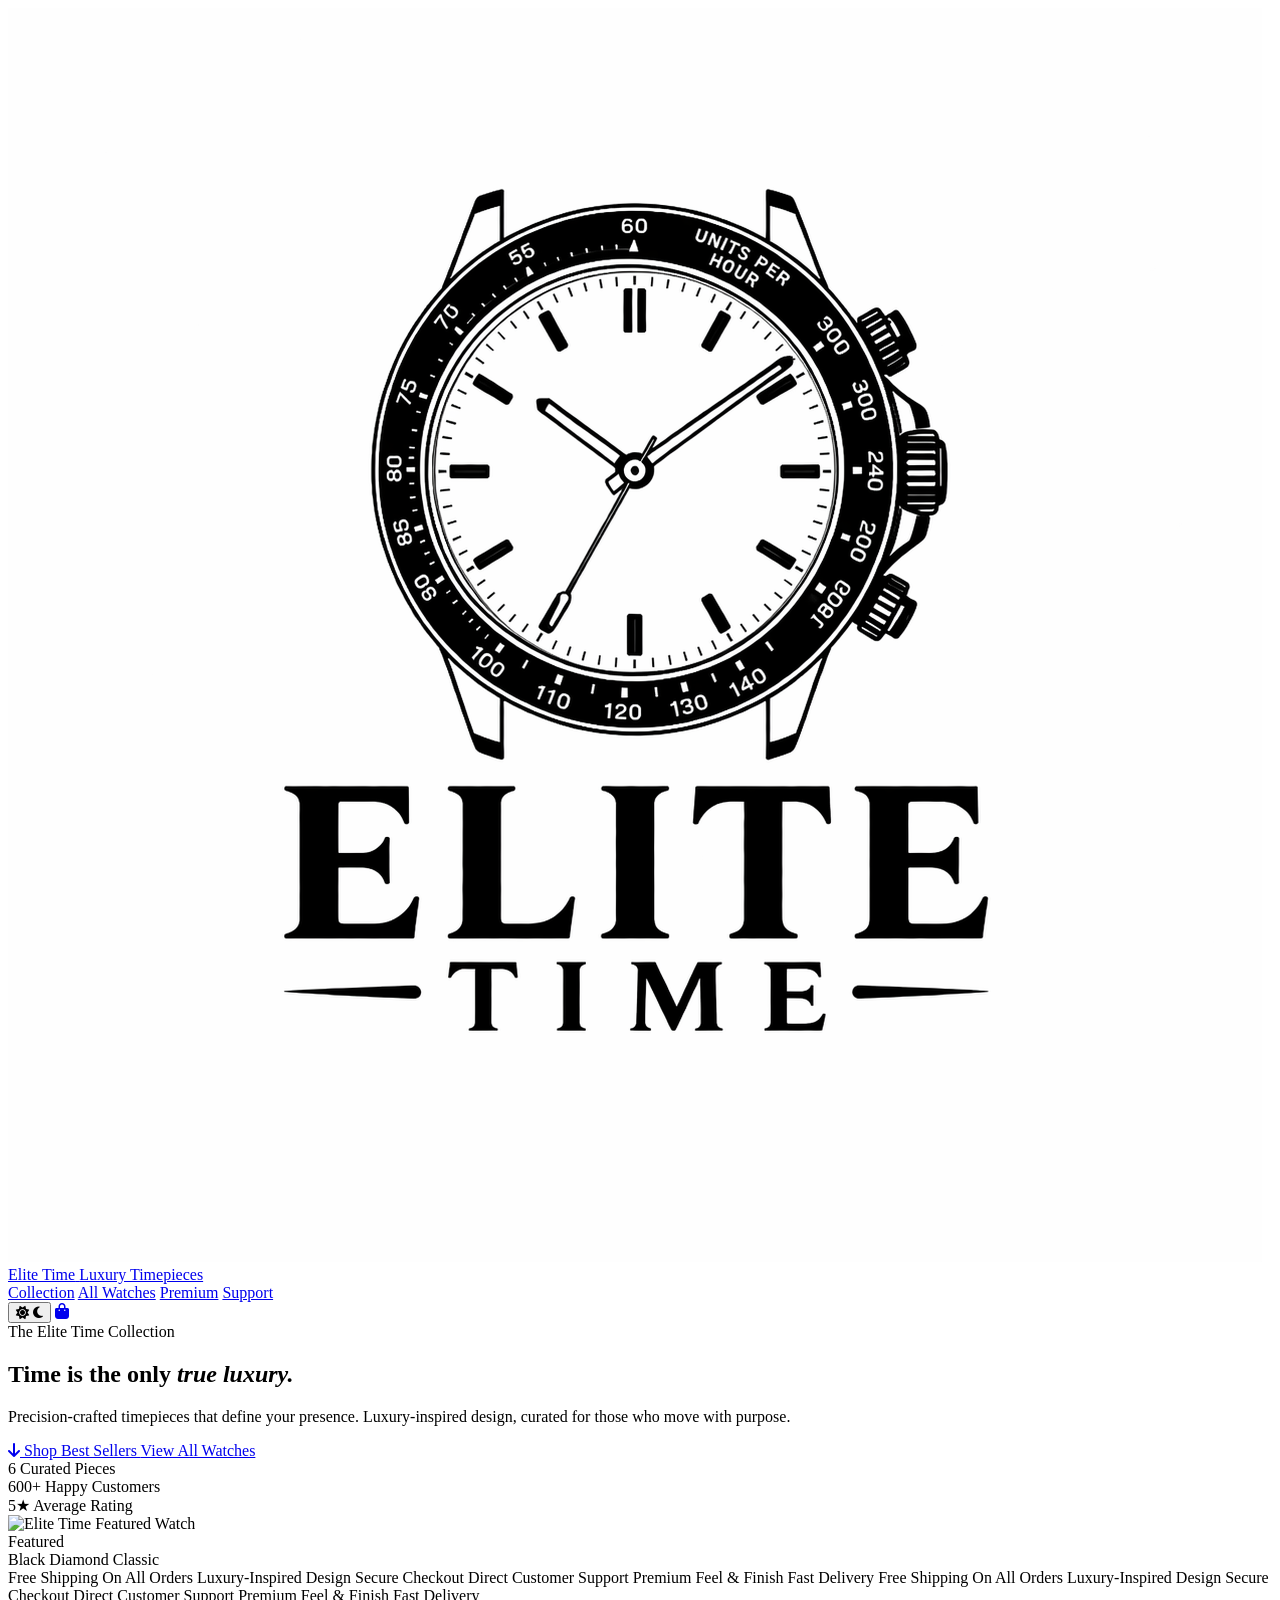
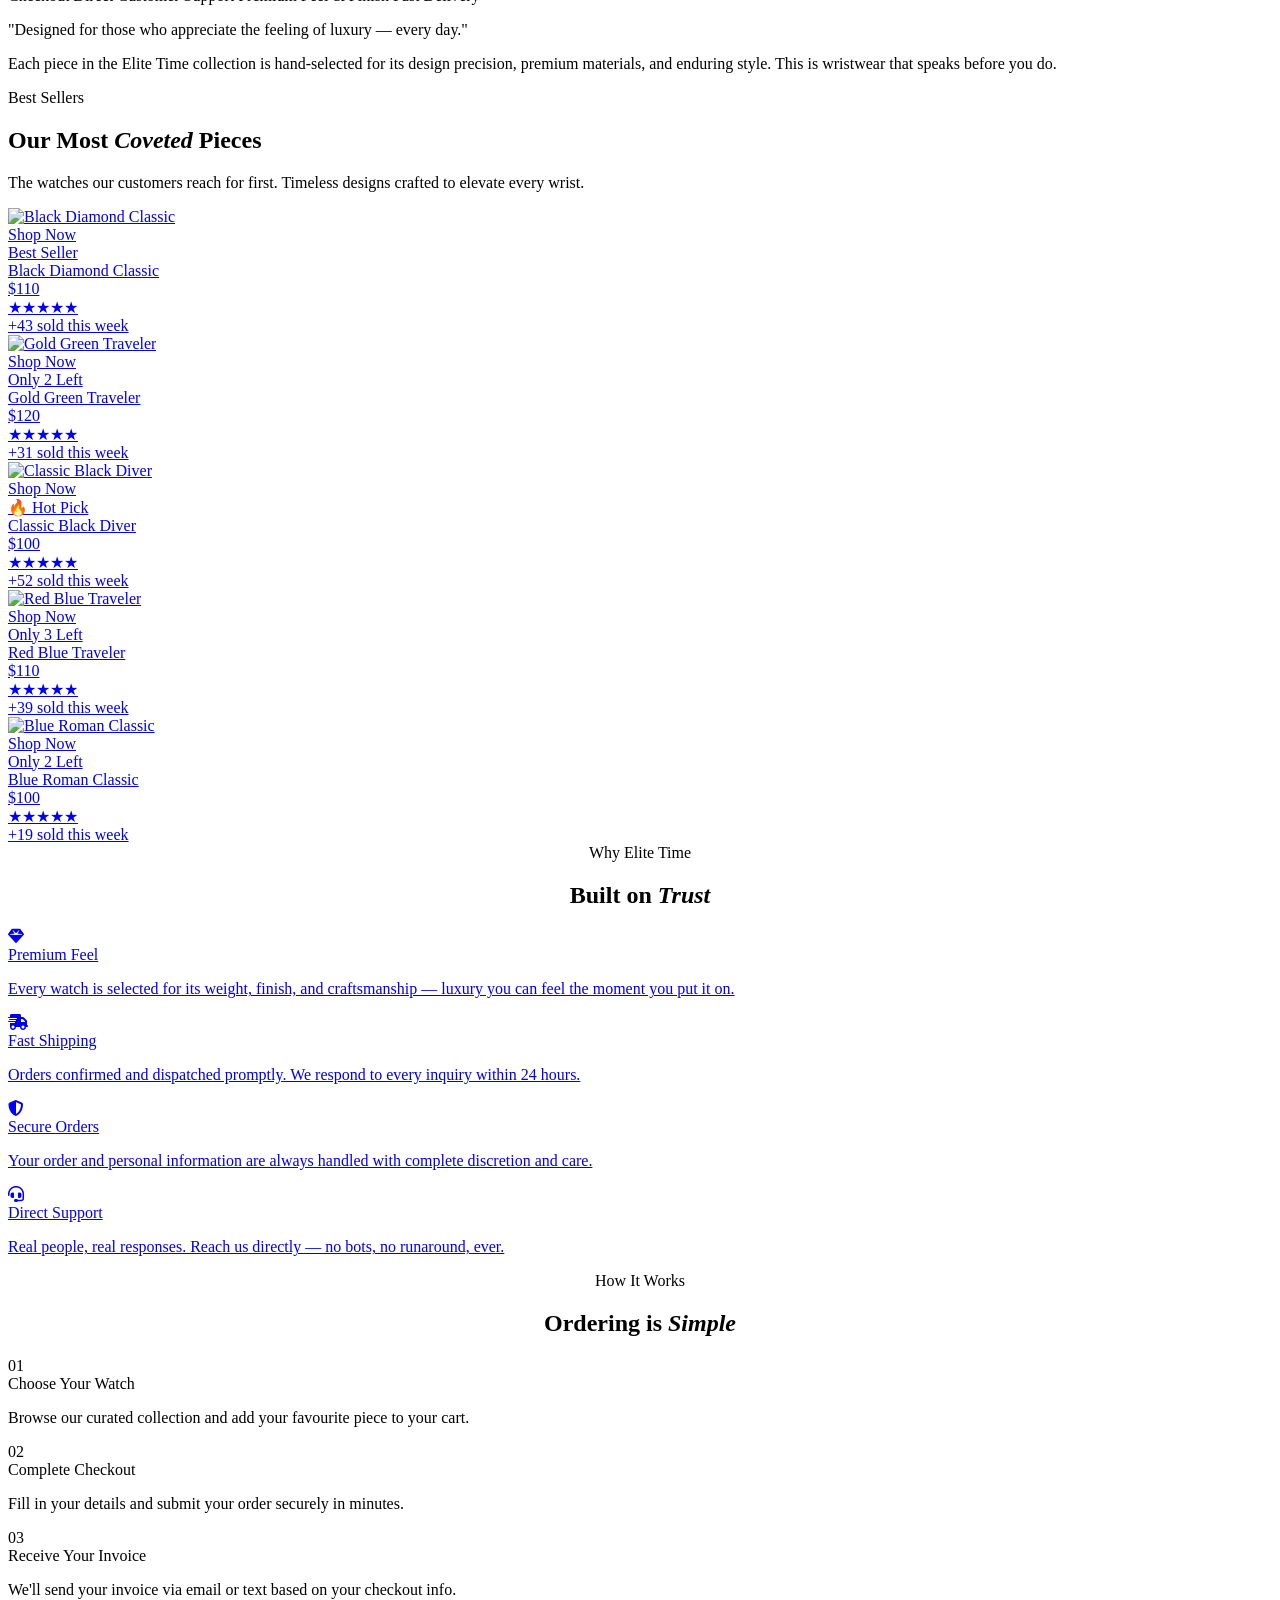
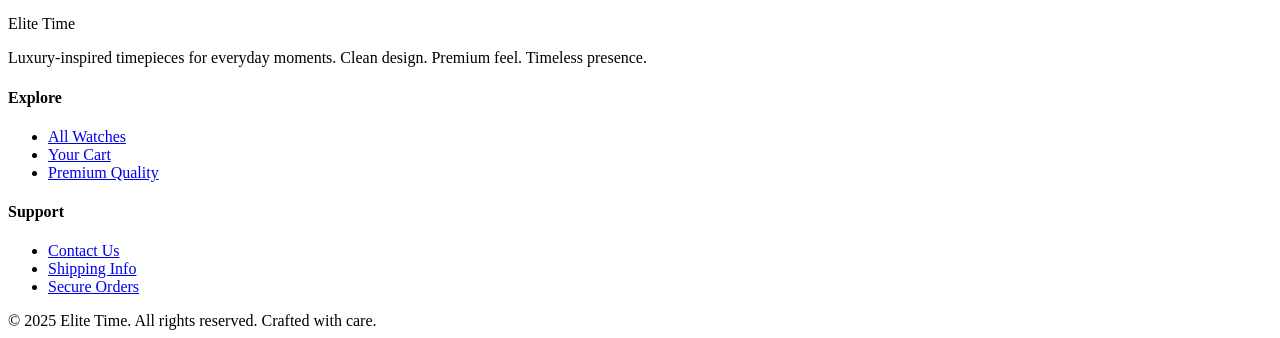
==== index.html @ d58ab868 "Add files via upload" ====
<!DOCTYPE html>
<html lang="en">
<head>
  <meta charset="UTF-8">
  <title>Elite Time — Luxury Timepieces</title>
  <meta name="viewport" content="width=device-width, initial-scale=1.0">
  <meta name="description" content="Elite Time — Precision-crafted luxury timepieces. Shop our curated collection of premium watches.">
  <link rel="stylesheet" href="style.css">
  <link rel="stylesheet" href="https://cdnjs.cloudflare.com/ajax/libs/font-awesome/6.5.0/css/all.min.css">
</head>
<body>

<!-- Custom Cursor -->
<div class="cursor-dot" id="cursorDot"></div>
<div class="cursor-ring" id="cursorRing"></div>

<!-- ===== NAVBAR ===== -->
<header class="navbar" id="navbar">
  <a href="index.html" class="logo">
    <img src="logo.jpeg" alt="Elite Time">
    <div class="logo-text">
      <span class="logo-name">Elite Time</span>
      <span class="logo-tagline">Luxury Timepieces</span>
    </div>
  </a>

  <nav class="nav-center">
    <a href="#shop" class="nav-link">Collection</a>
    <a href="products.html" class="nav-link">All Watches</a>
    <a href="premium.html" class="nav-link">Premium</a>
    <a href="support.html" class="nav-link">Support</a>
  </nav>

  <div class="nav-actions">
    <button class="nav-icon-btn theme-toggle" id="themeToggle" aria-label="Toggle theme">
      <i class="fa-solid fa-sun sun"></i>
      <i class="fa-solid fa-moon moon"></i>
    </button>
    <a href="cart.html" class="nav-icon-btn cart-btn" aria-label="Cart">
      <i class="fa-solid fa-bag-shopping"></i>
      <span class="cart-count"></span>
    </a>
  </div>
</header>

<!-- ===== HERO ===== -->
<section class="hero">
  <div class="hero-left">
    <div class="hero-eyebrow reveal">The Elite Time Collection</div>
    <h1 class="hero-heading reveal reveal-delay-1">
      Time is the only
      <em>true luxury.</em>
    </h1>
    <p class="hero-sub reveal reveal-delay-2">Precision-crafted timepieces that define your presence. Luxury-inspired design, curated for those who move with purpose.</p>
    <div class="hero-ctas reveal reveal-delay-3">
      <a href="#shop" class="btn-primary">
        <i class="fa-solid fa-arrow-down"></i>
        Shop Best Sellers
      </a>
      <a href="products.html" class="btn-ghost">View All Watches</a>
    </div>
    <div class="hero-stats reveal reveal-delay-4">
      <div class="hero-stat">
        <span class="hero-stat-num">6</span>
        <span class="hero-stat-label">Curated Pieces</span>
      </div>
      <div class="hero-stat">
        <span class="hero-stat-num">600+</span>
        <span class="hero-stat-label">Happy Customers</span>
      </div>
      <div class="hero-stat">
        <span class="hero-stat-num">5★</span>
        <span class="hero-stat-label">Average Rating</span>
      </div>
    </div>
  </div>

  <div class="hero-right">
    <div class="hero-img-frame">
      <img src="watch1.jpeg" alt="Elite Time Featured Watch">
    </div>
    <div class="hero-badge">
      <div class="hero-badge-label">Featured</div>
      <div class="hero-badge-value">Black Diamond Classic</div>
    </div>
  </div>
</section>

<!-- ===== TICKER ===== -->
<div class="ticker-bar">
  <div class="ticker-track">
    <span class="ticker-item"><span class="ticker-dot"></span>Free Shipping On All Orders</span>
    <span class="ticker-item"><span class="ticker-dot"></span>Luxury-Inspired Design</span>
    <span class="ticker-item"><span class="ticker-dot"></span>Secure Checkout</span>
    <span class="ticker-item"><span class="ticker-dot"></span>Direct Customer Support</span>
    <span class="ticker-item"><span class="ticker-dot"></span>Premium Feel &amp; Finish</span>
    <span class="ticker-item"><span class="ticker-dot"></span>Fast Delivery</span>
    <span class="ticker-item"><span class="ticker-dot"></span>Free Shipping On All Orders</span>
    <span class="ticker-item"><span class="ticker-dot"></span>Luxury-Inspired Design</span>
    <span class="ticker-item"><span class="ticker-dot"></span>Secure Checkout</span>
    <span class="ticker-item"><span class="ticker-dot"></span>Direct Customer Support</span>
    <span class="ticker-item"><span class="ticker-dot"></span>Premium Feel &amp; Finish</span>
    <span class="ticker-item"><span class="ticker-dot"></span>Fast Delivery</span>
  </div>
</div>

<!-- ===== BRAND STATEMENT ===== -->
<section class="brand-section">
  <p class="brand-quote reveal">"Designed for those who appreciate the feeling of luxury — every day."</p>
  <div class="gold-rule reveal reveal-delay-1">
    <div class="gold-rule-diamond"></div>
  </div>
  <p class="brand-sub reveal reveal-delay-2">Each piece in the Elite Time collection is hand-selected for its design precision, premium materials, and enduring style. This is wristwear that speaks before you do.</p>
</section>

<!-- ===== BEST SELLERS ===== -->
<section id="shop" class="section">
  <div class="section-header">
    <div class="section-eyebrow reveal">Best Sellers</div>
    <h2 class="section-title reveal reveal-delay-1">Our Most <em>Coveted</em> Pieces</h2>
    <p class="section-sub reveal reveal-delay-2">The watches our customers reach for first. Timeless designs crafted to elevate every wrist.</p>
  </div>

  <div class="products-grid">

    <a href="product.html?id=watch2" class="watch-card reveal reveal-delay-1">
      <div class="watch-card-img-wrap">
        <img src="watch2.jpeg" alt="Black Diamond Classic" class="watch-card-img">
        <div class="watch-card-overlay">
          <span class="watch-card-cta">Shop Now</span>
        </div>
      </div>
      <div class="watch-card-body">
        <div class="watch-card-badge badge-best">Best Seller</div>
        <div class="watch-card-name">Black Diamond Classic</div>
        <div class="watch-card-price">$110</div>
        <div class="watch-card-meta">
          <div class="watch-card-stars">★★★★★</div>
          <div class="watch-card-sold">+43 sold this week</div>
        </div>
      </div>
    </a>

    <a href="product.html?id=watch3" class="watch-card reveal reveal-delay-2">
      <div class="watch-card-img-wrap">
        <img src="watch3.jpeg" alt="Gold Green Traveler" class="watch-card-img">
        <div class="watch-card-overlay">
          <span class="watch-card-cta">Shop Now</span>
        </div>
      </div>
      <div class="watch-card-body">
        <div class="watch-card-badge badge-low">Only 2 Left</div>
        <div class="watch-card-name">Gold Green Traveler</div>
        <div class="watch-card-price">$120</div>
        <div class="watch-card-meta">
          <div class="watch-card-stars">★★★★★</div>
          <div class="watch-card-sold">+31 sold this week</div>
        </div>
      </div>
    </a>

    <a href="product.html?id=watch4" class="watch-card hot-pick reveal reveal-delay-3">
      <div class="watch-card-img-wrap">
        <img src="watch4.jpeg" alt="Classic Black Diver" class="watch-card-img">
        <div class="watch-card-overlay">
          <span class="watch-card-cta">Shop Now</span>
        </div>
      </div>
      <div class="watch-card-body">
        <div class="watch-card-badge badge-hot">🔥 Hot Pick</div>
        <div class="watch-card-name">Classic Black Diver</div>
        <div class="watch-card-price">$100</div>
        <div class="watch-card-meta">
          <div class="watch-card-stars">★★★★★</div>
          <div class="watch-card-sold">+52 sold this week</div>
        </div>
      </div>
    </a>

    <a href="product.html?id=watch6" class="watch-card reveal reveal-delay-2">
      <div class="watch-card-img-wrap">
        <img src="watch6.jpeg" alt="Red Blue Traveler" class="watch-card-img">
        <div class="watch-card-overlay">
          <span class="watch-card-cta">Shop Now</span>
        </div>
      </div>
      <div class="watch-card-body">
        <div class="watch-card-badge badge-low">Only 3 Left</div>
        <div class="watch-card-name">Red Blue Traveler</div>
        <div class="watch-card-price">$110</div>
        <div class="watch-card-meta">
          <div class="watch-card-stars">★★★★★</div>
          <div class="watch-card-sold">+39 sold this week</div>
        </div>
      </div>
    </a>

    <a href="product.html?id=watch7" class="watch-card reveal reveal-delay-3">
      <div class="watch-card-img-wrap">
        <img src="watch7.jpeg" alt="Blue Roman Classic" class="watch-card-img">
        <div class="watch-card-overlay">
          <span class="watch-card-cta">Shop Now</span>
        </div>
      </div>
      <div class="watch-card-body">
        <div class="watch-card-badge badge-low">Only 2 Left</div>
        <div class="watch-card-name">Blue Roman Classic</div>
        <div class="watch-card-price">$100</div>
        <div class="watch-card-meta">
          <div class="watch-card-stars">★★★★★</div>
          <div class="watch-card-sold">+19 sold this week</div>
        </div>
      </div>
    </a>

  </div>
</section>

<!-- ===== TRUST ===== -->
<section class="trust-section">
  <div class="section-header" style="text-align:center;">
    <div class="section-eyebrow reveal" style="justify-content:center;">Why Elite Time</div>
    <h2 class="section-title reveal reveal-delay-1">Built on <em>Trust</em></h2>
  </div>
  <div class="trust-grid">
    <a href="premium.html" class="trust-card reveal reveal-delay-1">
      <div class="trust-icon"><i class="fa-solid fa-gem"></i></div>
      <div class="trust-title">Premium Feel</div>
      <p class="trust-desc">Every watch is selected for its weight, finish, and craftsmanship — luxury you can feel the moment you put it on.</p>
    </a>
    <a href="shipping.html" class="trust-card reveal reveal-delay-2">
      <div class="trust-icon"><i class="fa-solid fa-truck-fast"></i></div>
      <div class="trust-title">Fast Shipping</div>
      <p class="trust-desc">Orders confirmed and dispatched promptly. We respond to every inquiry within 24 hours.</p>
    </a>
    <a href="secure.html" class="trust-card reveal reveal-delay-3">
      <div class="trust-icon"><i class="fa-solid fa-shield-halved"></i></div>
      <div class="trust-title">Secure Orders</div>
      <p class="trust-desc">Your order and personal information are always handled with complete discretion and care.</p>
    </a>
    <a href="support.html" class="trust-card reveal reveal-delay-4">
      <div class="trust-icon"><i class="fa-solid fa-headset"></i></div>
      <div class="trust-title">Direct Support</div>
      <p class="trust-desc">Real people, real responses. Reach us directly — no bots, no runaround, ever.</p>
    </a>
  </div>
</section>

<!-- ===== HOW IT WORKS ===== -->
<section class="steps-section">
  <div class="section-header" style="text-align:center;">
    <div class="section-eyebrow reveal" style="justify-content:center;">How It Works</div>
    <h2 class="section-title reveal reveal-delay-1">Ordering is <em>Simple</em></h2>
  </div>
  <div class="steps-grid">
    <div class="step-item reveal reveal-delay-1">
      <span class="step-number">01</span>
      <div class="step-title">Choose Your Watch</div>
      <p class="step-desc">Browse our curated collection and add your favourite piece to your cart.</p>
    </div>
    <div class="step-item reveal reveal-delay-2">
      <span class="step-number">02</span>
      <div class="step-title">Complete Checkout</div>
      <p class="step-desc">Fill in your details and submit your order securely in minutes.</p>
    </div>
    <div class="step-item reveal reveal-delay-3">
      <span class="step-number">03</span>
      <div class="step-title">Receive Your Invoice</div>
      <p class="step-desc">We'll send your invoice via email or text based on your checkout info.</p>
    </div>
  </div>
</section>

<!-- ===== FOOTER ===== -->
<footer>
  <div class="footer-top">
    <div class="footer-brand">
      <span class="logo-name">Elite Time</span>
      <p>Luxury-inspired timepieces for everyday moments. Clean design. Premium feel. Timeless presence.</p>
    </div>
    <div class="footer-col">
      <h4>Explore</h4>
      <ul class="footer-links">
        <li><a href="products.html">All Watches</a></li>
        <li><a href="cart.html">Your Cart</a></li>
        <li><a href="premium.html">Premium Quality</a></li>
      </ul>
    </div>
    <div class="footer-col">
      <h4>Support</h4>
      <ul class="footer-links">
        <li><a href="support.html">Contact Us</a></li>
        <li><a href="shipping.html">Shipping Info</a></li>
        <li><a href="secure.html">Secure Orders</a></li>
      </ul>
    </div>
  </div>
  <div class="footer-bottom">
    <span class="footer-copy">© 2025 Elite Time. All rights reserved.</span>
    <span class="footer-copy" style="color:var(--text-dim);">Crafted with care.</span>
  </div>
</footer>

<script src="script.js"></script>
</body>
</html>
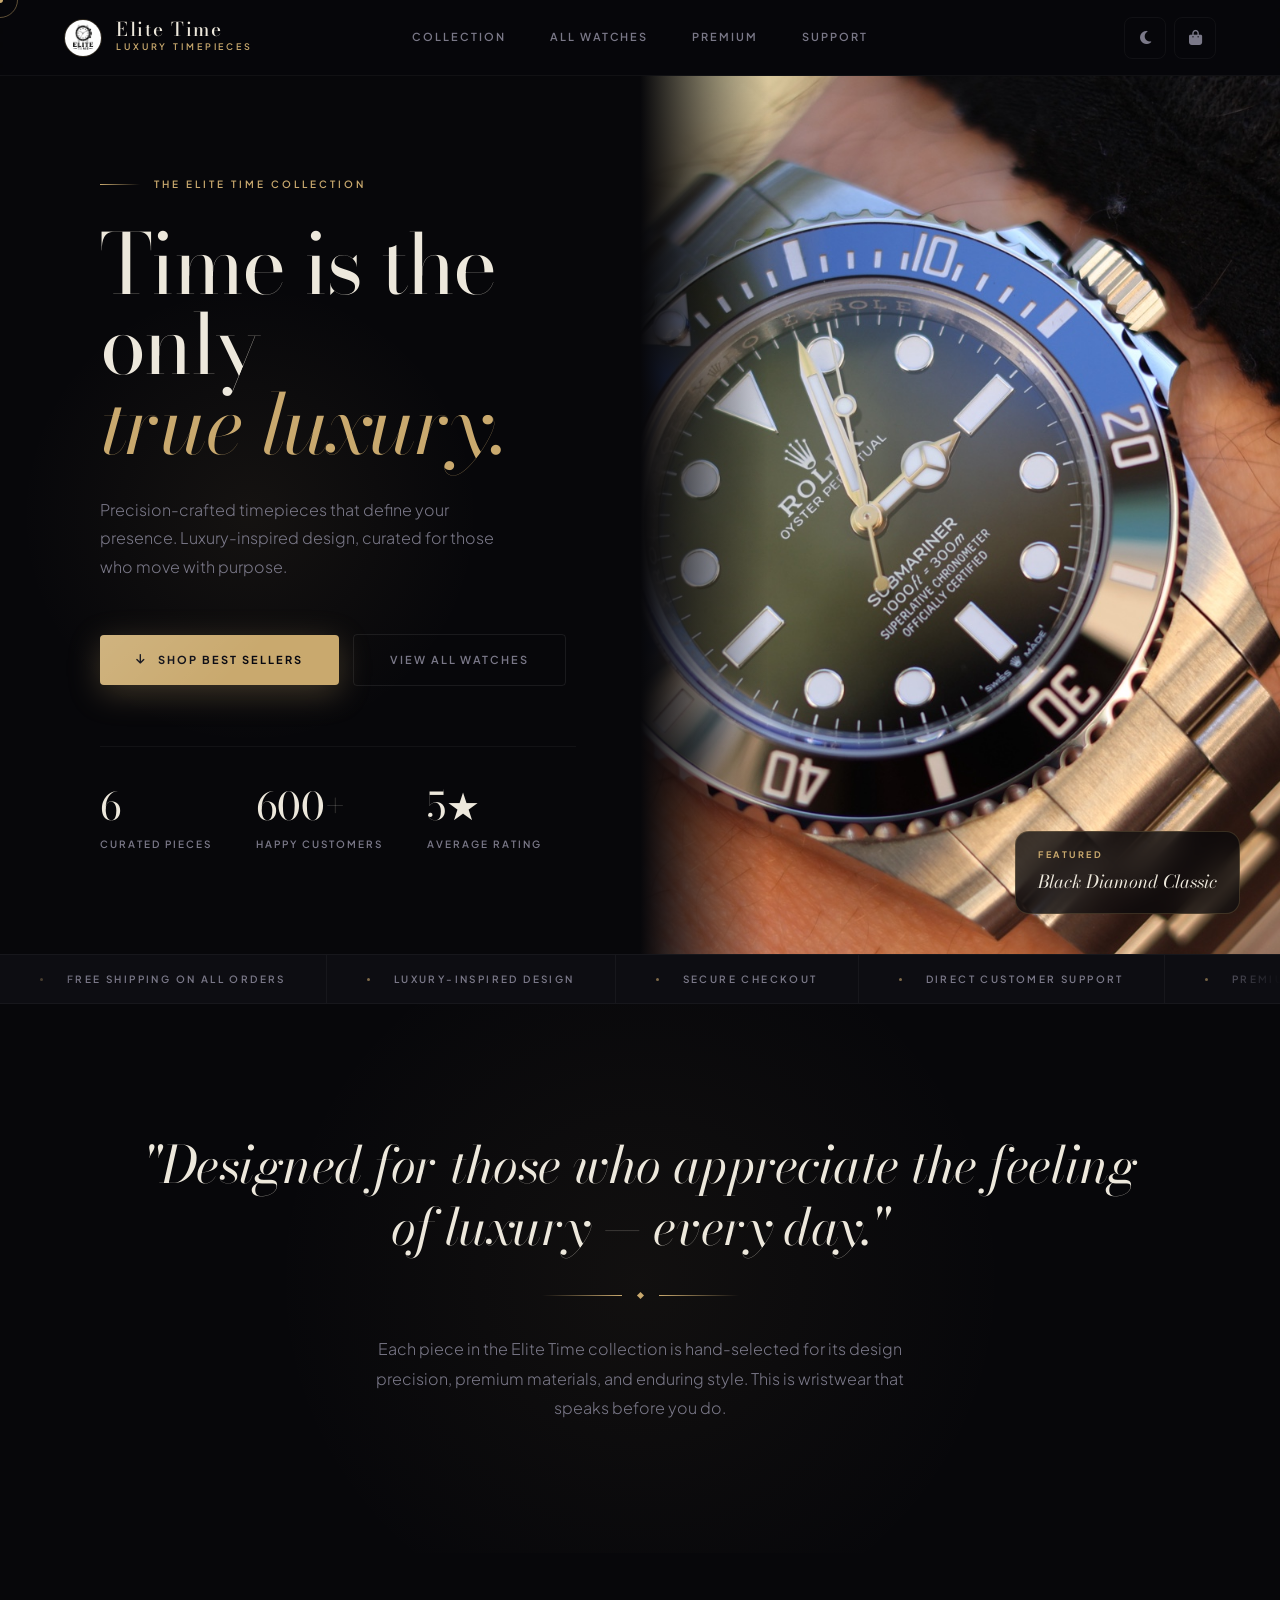
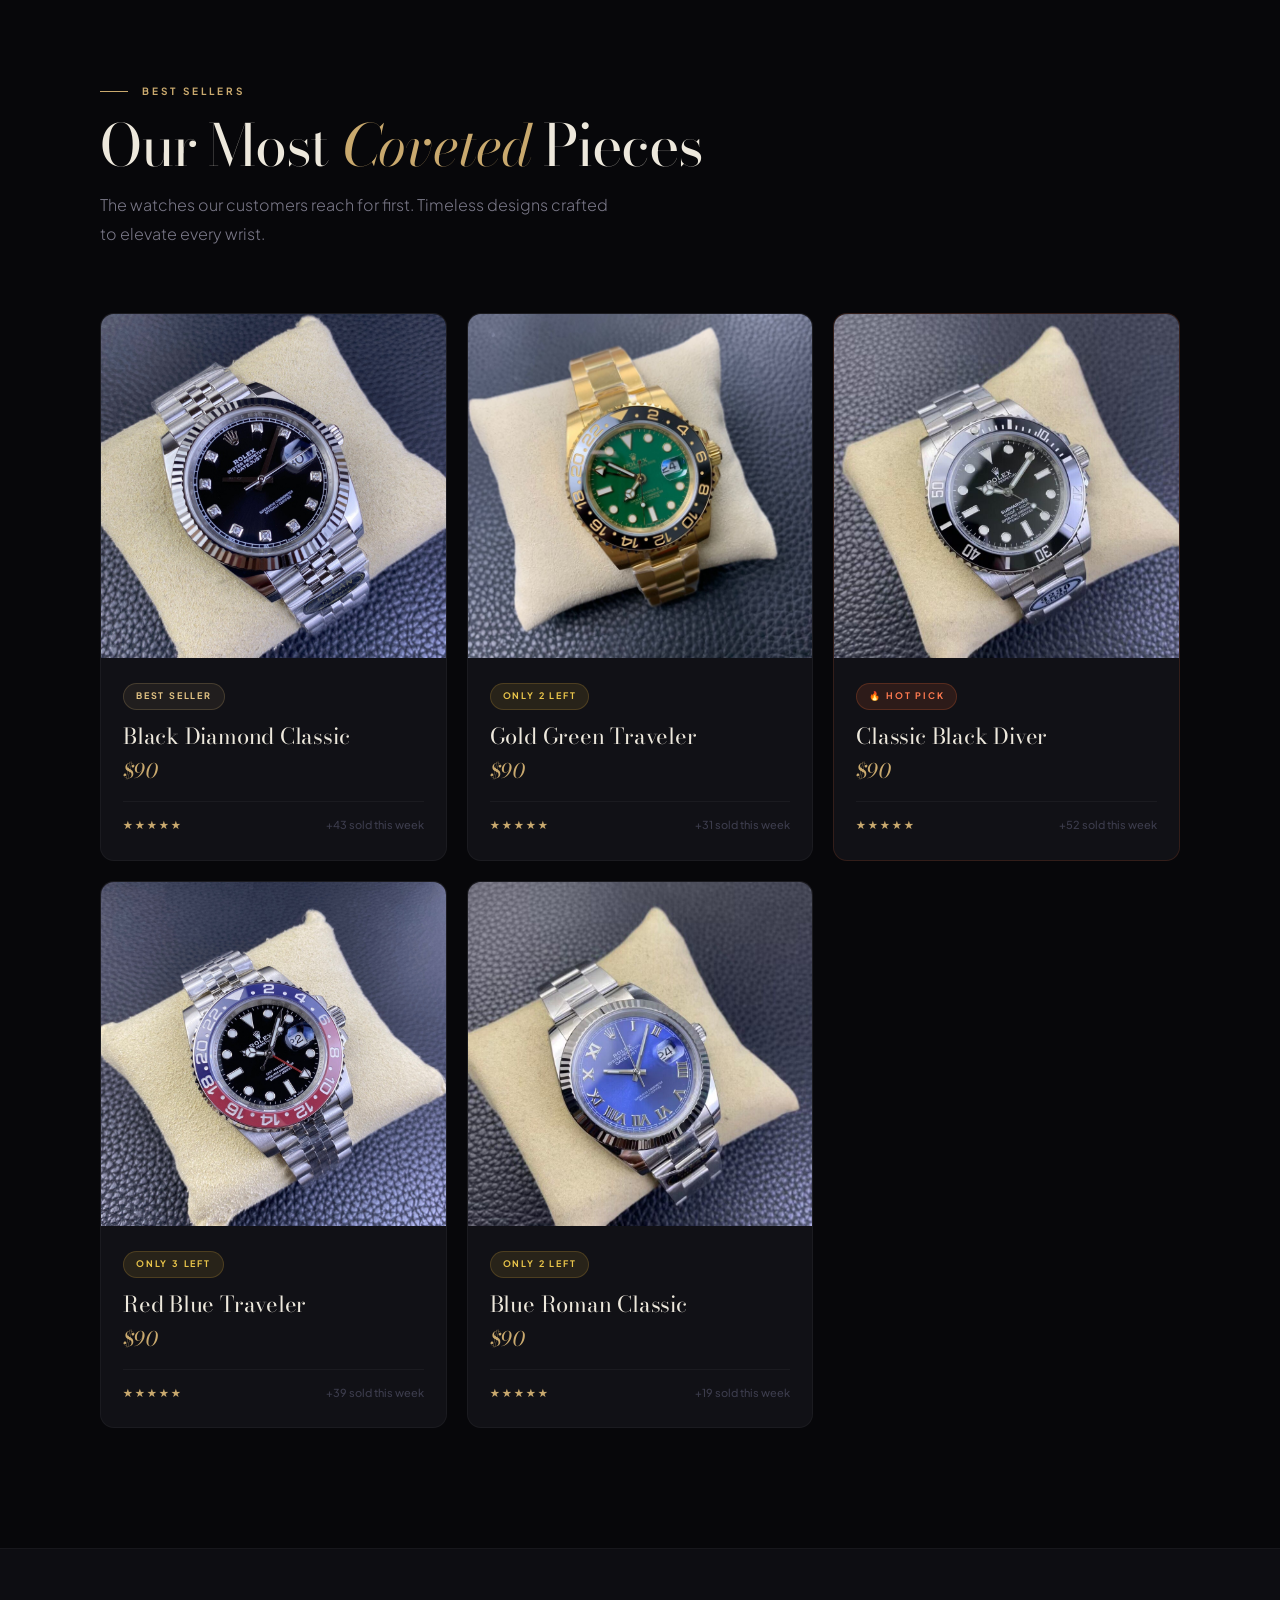
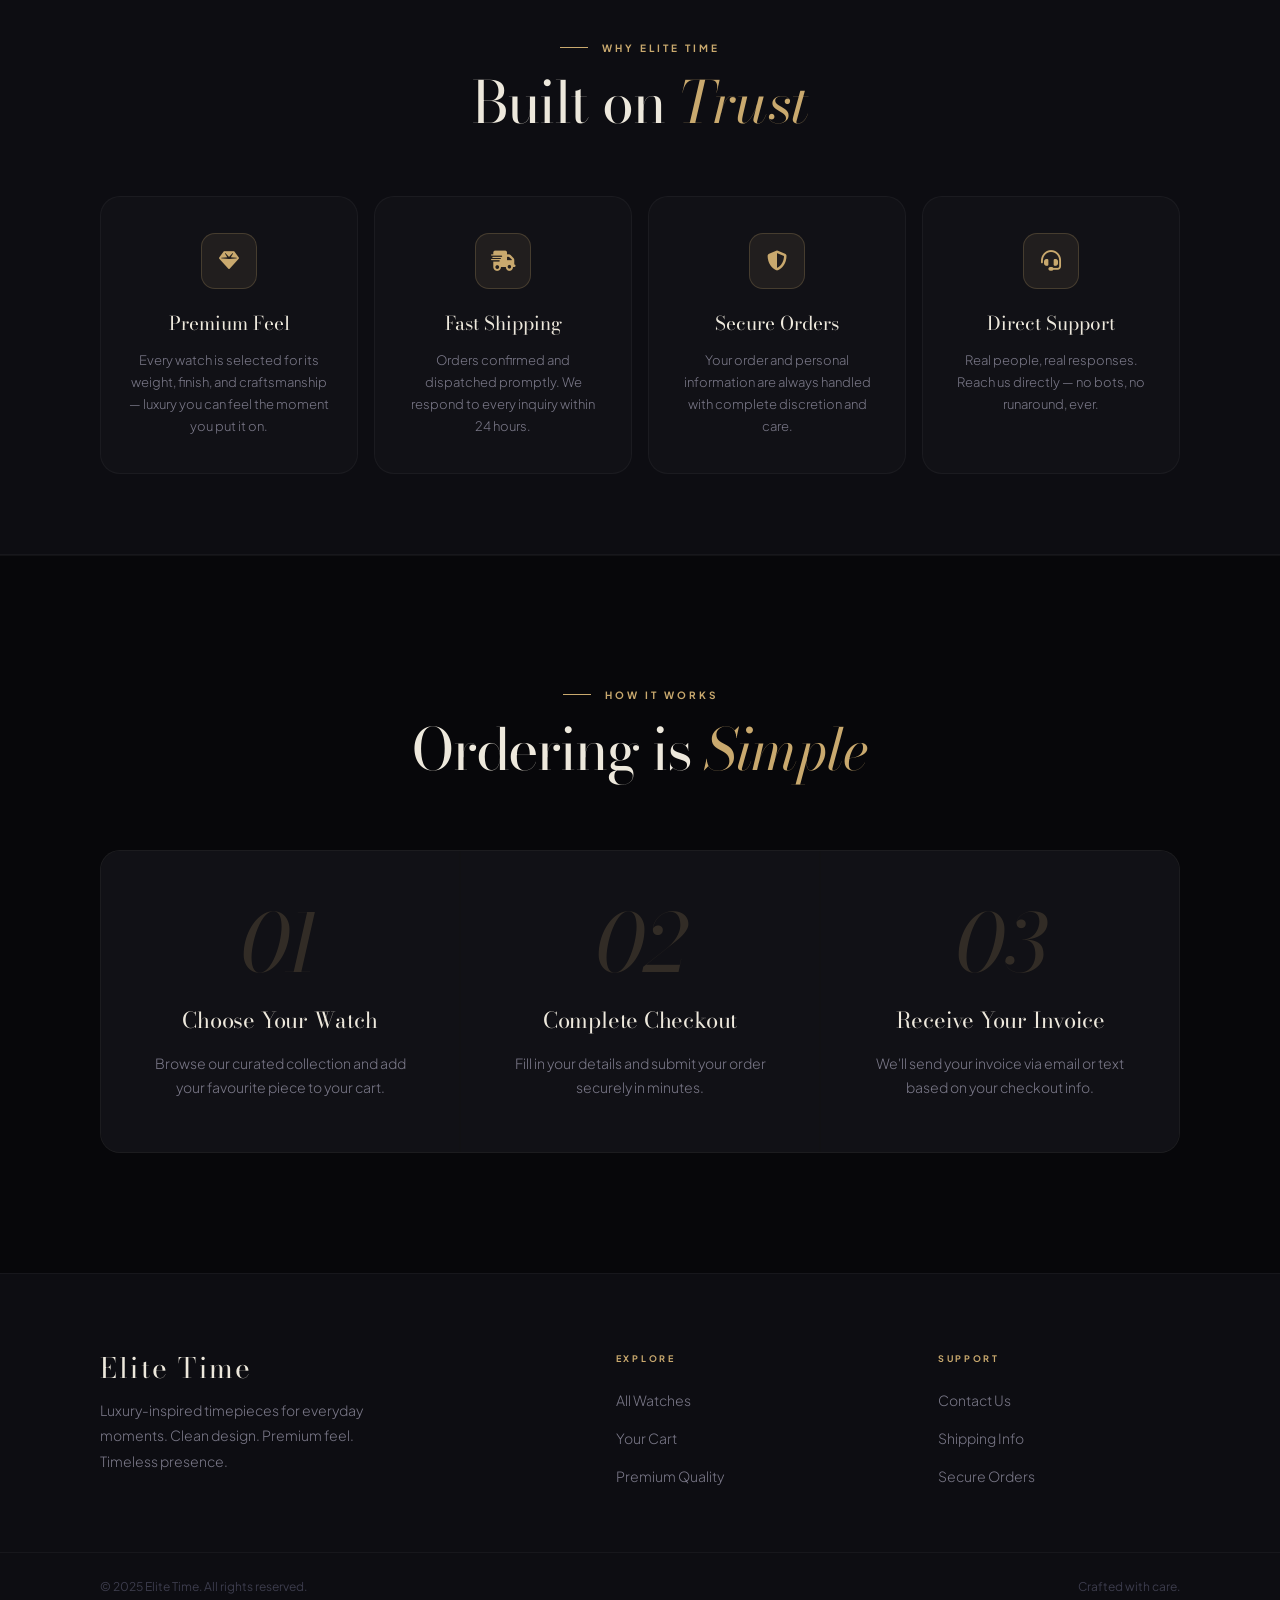
==== commit 2f7b5d58: "index.html" ====
--- a/index.html
+++ b/index.html
@@ -133,7 +133,7 @@
       <div class="watch-card-body">
         <div class="watch-card-badge badge-best">Best Seller</div>
         <div class="watch-card-name">Black Diamond Classic</div>
-        <div class="watch-card-price">$110</div>
+        <div class="watch-card-price">$90</div>
         <div class="watch-card-meta">
           <div class="watch-card-stars">★★★★★</div>
           <div class="watch-card-sold">+43 sold this week</div>
@@ -151,7 +151,7 @@
       <div class="watch-card-body">
         <div class="watch-card-badge badge-low">Only 2 Left</div>
         <div class="watch-card-name">Gold Green Traveler</div>
-        <div class="watch-card-price">$120</div>
+        <div class="watch-card-price">$90</div>
         <div class="watch-card-meta">
           <div class="watch-card-stars">★★★★★</div>
           <div class="watch-card-sold">+31 sold this week</div>
@@ -169,7 +169,7 @@
       <div class="watch-card-body">
         <div class="watch-card-badge badge-hot">🔥 Hot Pick</div>
         <div class="watch-card-name">Classic Black Diver</div>
-        <div class="watch-card-price">$100</div>
+        <div class="watch-card-price">$90</div>
         <div class="watch-card-meta">
           <div class="watch-card-stars">★★★★★</div>
           <div class="watch-card-sold">+52 sold this week</div>
@@ -187,7 +187,7 @@
       <div class="watch-card-body">
         <div class="watch-card-badge badge-low">Only 3 Left</div>
         <div class="watch-card-name">Red Blue Traveler</div>
-        <div class="watch-card-price">$110</div>
+        <div class="watch-card-price">$90</div>
         <div class="watch-card-meta">
           <div class="watch-card-stars">★★★★★</div>
           <div class="watch-card-sold">+39 sold this week</div>
@@ -205,7 +205,7 @@
       <div class="watch-card-body">
         <div class="watch-card-badge badge-low">Only 2 Left</div>
         <div class="watch-card-name">Blue Roman Classic</div>
-        <div class="watch-card-price">$100</div>
+        <div class="watch-card-price">$90</div>
         <div class="watch-card-meta">
           <div class="watch-card-stars">★★★★★</div>
           <div class="watch-card-sold">+19 sold this week</div>
@@ -303,4 +303,4 @@
 
 <script src="script.js"></script>
 </body>
-</html>+</html>
--- a/style.css
+++ b/style.css
@@ -0,0 +1,944 @@
+/* =============================================
+   ELITE TIME — PROFESSIONAL REDESIGN
+   Bodoni Moda × Plus Jakarta Sans
+   Ultra-Luxury Editorial Aesthetic
+   ============================================= */
+
+@import url('https://fonts.googleapis.com/css2?family=Bodoni+Moda:ital,opsz,wght@0,6..96,300;0,6..96,400;0,6..96,500;0,6..96,600;1,6..96,300;1,6..96,400;1,6..96,500&family=Plus+Jakarta+Sans:wght@300;400;500;600;700&display=swap');
+
+/* ============================================
+   DESIGN TOKENS
+   ============================================ */
+:root {
+  --bg:          #07070A;
+  --bg-2:        #0D0D12;
+  --bg-card:     #111116;
+  --bg-elevated: #181820;
+  --border:      rgba(255,255,255,0.045);
+  --border-mid:  rgba(255,255,255,0.08);
+  --border-gold: rgba(201,169,110,0.22);
+  --gold:        #C9A96E;
+  --gold-bright: #E2C384;
+  --gold-dim:    rgba(201,169,110,0.09);
+  --gold-glow:   rgba(201,169,110,0.15);
+  --text:        #EDE8DC;
+  --text-muted:  #7A7888;
+  --text-dim:    #3C3C4C;
+  --text-xdim:   #252530;
+  --font-display: 'Bodoni Moda', 'Times New Roman', Georgia, serif;
+  --font-body:    'Plus Jakarta Sans', system-ui, -apple-system, sans-serif;
+  --r-xs:  4px;
+  --r-sm:  8px;
+  --r-md:  14px;
+  --r-lg:  20px;
+  --r-xl:  28px;
+  --r-full: 999px;
+  --shadow-sm:   0 4px 16px rgba(0,0,0,0.3);
+  --shadow-md:   0 12px 40px rgba(0,0,0,0.5);
+  --shadow-lg:   0 24px 80px rgba(0,0,0,0.7);
+  --shadow-gold: 0 20px 60px rgba(201,169,110,0.12);
+  --ease:        cubic-bezier(0.4, 0, 0.2, 1);
+  --ease-out:    cubic-bezier(0, 0, 0.2, 1);
+  --ease-spring: cubic-bezier(0.34, 1.56, 0.64, 1);
+  --dur-fast:    0.18s;
+  --dur-mid:     0.32s;
+  --dur-slow:    0.55s;
+}
+
+body.light-mode {
+  --bg:          #F5F2EC;
+  --bg-2:        #EDE9E0;
+  --bg-card:     #FFFFFF;
+  --bg-elevated: #F9F7F3;
+  --border:      rgba(0,0,0,0.055);
+  --border-mid:  rgba(0,0,0,0.1);
+  --border-gold: rgba(170,130,60,0.22);
+  --gold:        #A8782A;
+  --gold-bright: #C99840;
+  --gold-dim:    rgba(168,120,42,0.09);
+  --gold-glow:   rgba(168,120,42,0.13);
+  --text:        #18181F;
+  --text-muted:  #666678;
+  --text-dim:    #B0B0C0;
+  --text-xdim:   #D0D0DC;
+  --shadow-sm:   0 2px 12px rgba(0,0,0,0.06);
+  --shadow-md:   0 8px 32px rgba(0,0,0,0.10);
+  --shadow-lg:   0 20px 60px rgba(0,0,0,0.14);
+  --shadow-gold: 0 16px 48px rgba(168,120,42,0.12);
+}
+
+/* ============================================
+   RESET & BASE
+   ============================================ */
+*, *::before, *::after { box-sizing: border-box; margin: 0; padding: 0; }
+
+html { scroll-behavior: smooth; -webkit-font-smoothing: antialiased; -moz-osx-font-smoothing: grayscale; }
+
+::-webkit-scrollbar { width: 4px; }
+::-webkit-scrollbar-track { background: var(--bg); }
+::-webkit-scrollbar-thumb { background: var(--border-gold); border-radius: 2px; }
+::-webkit-scrollbar-thumb:hover { background: var(--gold); }
+
+body {
+  font-family: var(--font-body);
+  background: var(--bg);
+  color: var(--text);
+  line-height: 1.6;
+  overflow-x: hidden;
+  transition: background var(--dur-slow) var(--ease), color var(--dur-slow) var(--ease);
+  cursor: none;
+}
+
+@media (hover: none) {
+  body { cursor: auto; }
+  .cursor-dot, .cursor-ring { display: none !important; }
+}
+
+a { text-decoration: none; color: inherit; }
+img { display: block; max-width: 100%; }
+h1, h2, h3, h4 { font-family: var(--font-display); font-weight: 400; line-height: 1.08; }
+
+/* ============================================
+   CURSOR
+   ============================================ */
+.cursor-dot {
+  position: fixed;
+  width: 6px;
+  height: 6px;
+  background: var(--gold);
+  border-radius: 50%;
+  pointer-events: none;
+  z-index: 100001;
+  transform: translate(-50%, -50%);
+  transition: opacity var(--dur-fast) var(--ease);
+  will-change: left, top;
+}
+
+.cursor-ring {
+  position: fixed;
+  width: 36px;
+  height: 36px;
+  border: 1px solid rgba(201,169,110,0.45);
+  border-radius: 50%;
+  pointer-events: none;
+  z-index: 100000;
+  transform: translate(-50%, -50%);
+  transition:
+    width var(--dur-mid) var(--ease),
+    height var(--dur-mid) var(--ease),
+    border-color var(--dur-mid) var(--ease),
+    opacity var(--dur-fast) var(--ease),
+    left 0.08s linear,
+    top 0.08s linear;
+  will-change: left, top;
+}
+
+.cursor-ring.hover {
+  width: 52px;
+  height: 52px;
+  border-color: rgba(201,169,110,0.7);
+}
+
+/* ============================================
+   SCROLL REVEAL
+   ============================================ */
+.reveal {
+  opacity: 0;
+  transform: translateY(28px);
+  transition: opacity 0.7s var(--ease-out), transform 0.7s var(--ease-out);
+}
+.reveal.visible { opacity: 1; transform: translateY(0); }
+.reveal-delay-1 { transition-delay: 0.1s; }
+.reveal-delay-2 { transition-delay: 0.2s; }
+.reveal-delay-3 { transition-delay: 0.3s; }
+.reveal-delay-4 { transition-delay: 0.4s; }
+.reveal-delay-5 { transition-delay: 0.5s; }
+
+/* ============================================
+   NAVBAR
+   ============================================ */
+.navbar {
+  position: sticky;
+  top: 0;
+  z-index: 1000;
+  display: flex;
+  align-items: center;
+  justify-content: space-between;
+  padding: 0 64px;
+  height: 76px;
+  background: rgba(7,7,10,0.80);
+  backdrop-filter: blur(24px) saturate(180%);
+  -webkit-backdrop-filter: blur(24px) saturate(180%);
+  border-bottom: 1px solid var(--border);
+  transition: height var(--dur-mid) var(--ease), background var(--dur-slow) var(--ease);
+}
+
+body.light-mode .navbar { background: rgba(245,242,236,0.82); }
+.navbar.scrolled { height: 62px; border-bottom-color: var(--border-mid); }
+
+.logo { display: flex; align-items: center; gap: 14px; flex-shrink: 0; }
+.logo img { height: 38px; width: 38px; border-radius: 50%; object-fit: cover; border: 1px solid var(--border-gold); transition: border-color var(--dur-mid) var(--ease); }
+.logo:hover img { border-color: var(--gold); }
+.logo-text { display: flex; flex-direction: column; gap: 1px; }
+.logo-name { font-family: var(--font-display); font-size: 19px; font-weight: 500; letter-spacing: 0.08em; color: var(--text); line-height: 1; }
+.logo-tagline { font-size: 9px; letter-spacing: 0.32em; text-transform: uppercase; color: var(--gold); font-weight: 600; font-family: var(--font-body); }
+
+.nav-center { display: flex; gap: 44px; position: absolute; left: 50%; transform: translateX(-50%); }
+
+.nav-link {
+  font-size: 11px; letter-spacing: 0.18em; text-transform: uppercase; font-weight: 600;
+  color: var(--text-muted); transition: color var(--dur-fast) var(--ease);
+  position: relative; padding-bottom: 2px;
+}
+.nav-link::after { content: ''; position: absolute; bottom: -2px; left: 0; width: 0; height: 1px; background: var(--gold); transition: width var(--dur-mid) var(--ease-out); }
+.nav-link:hover { color: var(--text); }
+.nav-link:hover::after { width: 100%; }
+
+.nav-actions { display: flex; align-items: center; gap: 8px; }
+
+.nav-icon-btn {
+  position: relative;
+  display: inline-flex; align-items: center; justify-content: center;
+  width: 42px; height: 42px; border-radius: var(--r-sm);
+  border: 1px solid var(--border); background: transparent;
+  color: var(--text-muted); font-size: 15px; cursor: none;
+  transition: color var(--dur-fast) var(--ease), border-color var(--dur-fast) var(--ease),
+              background var(--dur-fast) var(--ease), transform var(--dur-fast) var(--ease-spring);
+}
+.nav-icon-btn:hover { color: var(--gold); border-color: var(--border-gold); background: var(--gold-dim); transform: translateY(-2px); }
+
+.cart-count {
+  position: absolute; top: -7px; right: -7px;
+  min-width: 18px; height: 18px;
+  background: var(--gold); color: var(--bg);
+  font-size: 9px; font-weight: 700; border-radius: var(--r-full);
+  display: none; align-items: center; justify-content: center;
+  padding: 0 4px; border: 2px solid var(--bg); font-family: var(--font-body);
+}
+
+.theme-toggle .sun { display: none; }
+.theme-toggle .moon { display: block; }
+body.light-mode .theme-toggle .sun { display: block; }
+body.light-mode .theme-toggle .moon { display: none; }
+
+/* ============================================
+   HERO — CINEMATIC SPLIT
+   ============================================ */
+.hero {
+  display: grid;
+  grid-template-columns: 1fr 1fr;
+  min-height: calc(100vh - 76px);
+  overflow: hidden;
+}
+
+.hero-left {
+  display: flex;
+  flex-direction: column;
+  justify-content: center;
+  padding: 100px 64px 100px 100px;
+  position: relative;
+  z-index: 2;
+}
+
+.hero-left::before {
+  content: '';
+  position: absolute;
+  width: 500px; height: 500px;
+  background: radial-gradient(circle, rgba(201,169,110,0.07) 0%, transparent 65%);
+  top: 50%; left: 0; transform: translateY(-50%);
+  pointer-events: none;
+}
+
+.hero-eyebrow {
+  display: flex; align-items: center; gap: 14px;
+  font-size: 10px; letter-spacing: 0.3em; text-transform: uppercase;
+  color: var(--gold); font-weight: 600; margin-bottom: 32px; font-family: var(--font-body);
+}
+.hero-eyebrow::before { content: ''; width: 40px; height: 1px; background: linear-gradient(90deg, var(--gold), transparent); flex-shrink: 0; }
+
+.hero-heading {
+  font-size: clamp(64px, 6.5vw, 106px);
+  font-weight: 400; line-height: 0.96;
+  letter-spacing: -0.02em; color: var(--text); margin-bottom: 32px;
+}
+.hero-heading em { font-style: italic; color: var(--gold); font-weight: 300; display: block; }
+
+.hero-sub { font-size: 16px; color: var(--text-muted); line-height: 1.8; max-width: 420px; font-weight: 300; margin-bottom: 52px; }
+
+.hero-ctas { display: flex; gap: 14px; align-items: center; flex-wrap: wrap; margin-bottom: 60px; }
+
+.hero-stats { display: flex; gap: 44px; padding-top: 40px; border-top: 1px solid var(--border); }
+.hero-stat-num { display: block; font-family: var(--font-display); font-size: 38px; font-weight: 400; color: var(--text); line-height: 1; margin-bottom: 4px; }
+.hero-stat-label { font-size: 10px; letter-spacing: 0.2em; text-transform: uppercase; color: var(--text-muted); font-weight: 600; }
+
+.hero-right { position: relative; overflow: hidden; background: var(--bg-2); }
+
+.hero-img-frame { position: absolute; inset: 0; }
+.hero-img-frame img { width: 100%; height: 100%; object-fit: cover; object-position: center top; transition: transform 8s var(--ease); transform: scale(1.05); }
+.hero:hover .hero-img-frame img { transform: scale(1.08); }
+
+.hero-right::before {
+  content: '';
+  position: absolute; inset: 0;
+  background: linear-gradient(90deg, var(--bg) 0%, transparent 20%);
+  z-index: 2; pointer-events: none;
+}
+
+.hero-badge {
+  position: absolute; bottom: 40px; right: 40px; z-index: 4;
+  background: rgba(7,7,10,0.75); backdrop-filter: blur(16px); -webkit-backdrop-filter: blur(16px);
+  border: 1px solid var(--border-gold); border-radius: var(--r-md);
+  padding: 16px 22px; animation: heroFloat 6s ease-in-out infinite;
+}
+body.light-mode .hero-badge { background: rgba(245,242,236,0.82); }
+.hero-badge-label { font-size: 9px; letter-spacing: 0.28em; text-transform: uppercase; color: var(--gold); font-weight: 700; margin-bottom: 6px; font-family: var(--font-body); }
+.hero-badge-value { font-family: var(--font-display); font-size: 18px; color: var(--text); font-weight: 400; font-style: italic; }
+
+@keyframes heroFloat {
+  0%, 100% { transform: translateY(0px); }
+  50%       { transform: translateY(-8px); }
+}
+
+/* ============================================
+   BUTTONS
+   ============================================ */
+.btn-primary {
+  display: inline-flex; align-items: center; gap: 12px;
+  padding: 16px 36px; border-radius: var(--r-xs);
+  background: var(--gold); color: #080810;
+  font-family: var(--font-body); font-size: 11px; font-weight: 700;
+  letter-spacing: 0.18em; text-transform: uppercase; cursor: none; border: none;
+  transition: background var(--dur-fast) var(--ease), transform var(--dur-fast) var(--ease-spring), box-shadow var(--dur-fast) var(--ease);
+  box-shadow: 0 8px 32px rgba(201,169,110,0.28); position: relative; overflow: hidden;
+}
+.btn-primary::before { content: ''; position: absolute; inset: 0; background: linear-gradient(135deg, rgba(255,255,255,0.12) 0%, transparent 60%); pointer-events: none; }
+.btn-primary:hover { background: var(--gold-bright); transform: translateY(-3px); box-shadow: 0 16px 48px rgba(201,169,110,0.38); }
+
+.btn-ghost {
+  display: inline-flex; align-items: center; gap: 12px;
+  padding: 16px 36px; border-radius: var(--r-xs);
+  background: transparent; color: var(--text-muted);
+  font-family: var(--font-body); font-size: 11px; font-weight: 600;
+  letter-spacing: 0.18em; text-transform: uppercase; cursor: none;
+  border: 1px solid var(--border-mid);
+  transition: color var(--dur-fast) var(--ease), border-color var(--dur-fast) var(--ease), transform var(--dur-fast) var(--ease-spring);
+}
+.btn-ghost:hover { color: var(--gold); border-color: var(--border-gold); transform: translateY(-3px); }
+
+/* ============================================
+   TICKER
+   ============================================ */
+.ticker-bar {
+  border-top: 1px solid var(--border);
+  border-bottom: 1px solid var(--border);
+  background: var(--bg-2); overflow: hidden; position: relative;
+}
+.ticker-bar::before, .ticker-bar::after {
+  content: ''; position: absolute; top: 0; bottom: 0; width: 80px; z-index: 2; pointer-events: none;
+}
+.ticker-bar::before { left: 0; background: linear-gradient(90deg, var(--bg-2), transparent); }
+.ticker-bar::after { right: 0; background: linear-gradient(-90deg, var(--bg-2), transparent); }
+
+.ticker-track { display: inline-flex; align-items: center; animation: tickerScroll 32s linear infinite; white-space: nowrap; }
+
+.ticker-item {
+  display: inline-flex; align-items: center; gap: 24px;
+  font-size: 10px; letter-spacing: 0.24em; text-transform: uppercase;
+  font-weight: 600; color: var(--text-muted);
+  padding: 16px 40px; border-right: 1px solid var(--border);
+  transition: color var(--dur-fast) var(--ease);
+}
+.ticker-item:hover { color: var(--gold); }
+.ticker-dot { width: 3px; height: 3px; border-radius: 50%; background: var(--gold); flex-shrink: 0; opacity: 0.6; }
+
+@keyframes tickerScroll {
+  from { transform: translateX(0); }
+  to   { transform: translateX(-50%); }
+}
+
+/* ============================================
+   BRAND STATEMENT
+   ============================================ */
+.brand-section {
+  padding: 130px 100px; text-align: center;
+  background: var(--bg); position: relative; overflow: hidden;
+}
+.brand-section::before {
+  content: ''; position: absolute;
+  width: 800px; height: 800px; border-radius: 50%;
+  background: radial-gradient(circle, rgba(201,169,110,0.055) 0%, transparent 65%);
+  top: 50%; left: 50%; transform: translate(-50%, -50%); pointer-events: none;
+}
+
+.brand-quote {
+  font-family: var(--font-display); font-size: clamp(32px, 4vw, 62px);
+  font-weight: 300; font-style: italic; color: var(--text);
+  max-width: 1000px; margin: 0 auto 36px; line-height: 1.2;
+  letter-spacing: -0.01em; position: relative; z-index: 1;
+}
+
+.gold-rule {
+  display: flex; align-items: center; justify-content: center;
+  gap: 16px; margin: 36px auto; position: relative; z-index: 1;
+}
+.gold-rule::before { content: ''; width: 80px; height: 1px; background: linear-gradient(90deg, transparent, var(--gold)); }
+.gold-rule::after  { content: ''; width: 80px; height: 1px; background: linear-gradient(-90deg, transparent, var(--gold)); }
+.gold-rule-diamond { width: 5px; height: 5px; background: var(--gold); transform: rotate(45deg); flex-shrink: 0; }
+
+.brand-sub { font-size: 16px; color: var(--text-muted); max-width: 580px; margin: 0 auto; font-weight: 300; line-height: 1.85; position: relative; z-index: 1; }
+
+/* ============================================
+   SECTION LAYOUT
+   ============================================ */
+.section { padding: 120px 100px; }
+.section-sm { padding: 80px 100px; }
+
+.section-header { margin-bottom: 64px; }
+
+.section-eyebrow {
+  display: inline-flex; align-items: center; gap: 14px;
+  font-size: 10px; letter-spacing: 0.3em; text-transform: uppercase;
+  color: var(--gold); font-weight: 700; margin-bottom: 18px; font-family: var(--font-body);
+}
+.section-eyebrow::before { content: ''; width: 28px; height: 1px; background: var(--gold); flex-shrink: 0; }
+
+.section-title { font-family: var(--font-display); font-size: clamp(44px, 4.5vw, 72px); font-weight: 400; color: var(--text); line-height: 1.0; letter-spacing: -0.02em; }
+.section-title em { font-style: italic; color: var(--gold); font-weight: 300; }
+.section-sub { font-size: 16px; color: var(--text-muted); font-weight: 300; margin-top: 16px; max-width: 520px; line-height: 1.8; }
+
+/* ============================================
+   PRODUCT CARDS
+   ============================================ */
+.products-grid {
+  display: grid;
+  grid-template-columns: repeat(auto-fill, minmax(280px, 1fr));
+  gap: 20px;
+}
+
+.watch-card {
+  position: relative; background: var(--bg-card);
+  border: 1px solid var(--border); border-radius: var(--r-md);
+  overflow: hidden; display: block; color: inherit; cursor: none;
+  transition: border-color var(--dur-mid) var(--ease),
+              transform var(--dur-mid) var(--ease-spring),
+              box-shadow var(--dur-mid) var(--ease);
+}
+.watch-card:hover { border-color: var(--border-gold); transform: translateY(-8px); box-shadow: var(--shadow-gold), var(--shadow-lg); }
+
+.watch-card-img-wrap { position: relative; overflow: hidden; aspect-ratio: 1; }
+.watch-card-img { width: 100%; height: 100%; object-fit: cover; display: block; transition: transform 0.7s var(--ease); }
+.watch-card:hover .watch-card-img { transform: scale(1.08); }
+
+.watch-card-overlay {
+  position: absolute; inset: 0;
+  background: linear-gradient(to top, rgba(7,7,10,0.85) 0%, transparent 60%);
+  display: flex; align-items: flex-end; justify-content: center;
+  padding-bottom: 24px; opacity: 0;
+  transition: opacity var(--dur-mid) var(--ease);
+}
+.watch-card:hover .watch-card-overlay { opacity: 1; }
+
+.watch-card-cta {
+  font-size: 10px; letter-spacing: 0.24em; text-transform: uppercase;
+  font-weight: 700; color: var(--gold-bright); font-family: var(--font-body);
+  display: flex; align-items: center; gap: 8px;
+}
+.watch-card-cta::after { content: '→'; transition: transform var(--dur-fast) var(--ease); }
+.watch-card:hover .watch-card-cta::after { transform: translateX(4px); }
+
+.watch-card-body { padding: 22px 22px 26px; }
+
+.watch-card-badge {
+  display: inline-flex; align-items: center;
+  font-size: 9px; letter-spacing: 0.2em; text-transform: uppercase;
+  font-weight: 700; padding: 5px 12px; border-radius: var(--r-full);
+  margin-bottom: 14px; font-family: var(--font-body);
+}
+.badge-hot     { background: rgba(255,110,50,0.12); color: #FF7A50; border: 1px solid rgba(255,110,50,0.2); }
+.badge-best    { background: var(--gold-dim); color: var(--gold-bright); border: 1px solid var(--border-gold); }
+.badge-low     { background: rgba(240,190,60,0.10); color: #E8C44A; border: 1px solid rgba(240,190,60,0.18); }
+.badge-popular { background: rgba(130,130,200,0.10); color: #AAB; border: 1px solid rgba(130,130,200,0.16); }
+
+.watch-card-name { font-family: var(--font-display); font-size: 22px; font-weight: 400; color: var(--text); margin-bottom: 6px; line-height: 1.15; letter-spacing: -0.01em; }
+.watch-card-price { font-family: var(--font-display); font-size: 20px; font-weight: 400; font-style: italic; color: var(--gold); margin-bottom: 14px; }
+.watch-card-meta { display: flex; align-items: center; justify-content: space-between; padding-top: 14px; border-top: 1px solid var(--border); }
+.watch-card-stars { font-size: 11px; color: var(--gold); letter-spacing: 2px; }
+.watch-card-sold { font-size: 11px; color: var(--text-dim); font-weight: 500; }
+.watch-card.hot-pick { border-color: rgba(255,110,50,0.14); }
+
+/* ============================================
+   TRUST SECTION
+   ============================================ */
+.trust-section { padding: 80px 100px; background: var(--bg-2); border-top: 1px solid var(--border); border-bottom: 1px solid var(--border); }
+.trust-grid { display: grid; grid-template-columns: repeat(4, 1fr); gap: 16px; margin-top: 56px; }
+
+.trust-card {
+  background: var(--bg-card); border: 1px solid var(--border);
+  border-radius: var(--r-lg); padding: 36px 28px; text-align: center;
+  cursor: none; display: block; position: relative; overflow: hidden;
+  transition: border-color var(--dur-mid) var(--ease), transform var(--dur-mid) var(--ease-spring), box-shadow var(--dur-mid) var(--ease);
+}
+.trust-card::before {
+  content: ''; position: absolute; inset: 0;
+  background: radial-gradient(circle at 50% 0%, var(--gold-glow) 0%, transparent 70%);
+  opacity: 0; transition: opacity var(--dur-mid) var(--ease); pointer-events: none;
+}
+.trust-card:hover::before { opacity: 1; }
+.trust-card:hover { border-color: var(--border-gold); transform: translateY(-6px); box-shadow: var(--shadow-gold); }
+
+.trust-icon {
+  width: 56px; height: 56px; border-radius: var(--r-md);
+  background: var(--gold-dim); border: 1px solid var(--border-gold);
+  display: flex; align-items: center; justify-content: center;
+  margin: 0 auto 20px; font-size: 20px; color: var(--gold);
+  transition: background var(--dur-mid) var(--ease), color var(--dur-mid) var(--ease); position: relative; z-index: 1;
+}
+.trust-card:hover .trust-icon { background: var(--gold); color: var(--bg); }
+
+.trust-title { font-family: var(--font-display); font-size: 19px; font-weight: 400; color: var(--text); margin-bottom: 10px; position: relative; z-index: 1; }
+.trust-desc { font-size: 13px; color: var(--text-muted); font-weight: 300; line-height: 1.7; position: relative; z-index: 1; }
+
+/* ============================================
+   HOW IT WORKS
+   ============================================ */
+.steps-section { padding: 120px 100px; background: var(--bg); border-top: 1px solid var(--border); }
+.steps-grid { display: grid; grid-template-columns: repeat(3,1fr); gap: 2px; margin-top: 72px; background: var(--border); border: 1px solid var(--border); border-radius: var(--r-lg); overflow: hidden; }
+.step-item { background: var(--bg-card); padding: 52px 44px; text-align: center; transition: background var(--dur-mid) var(--ease); }
+.step-item:hover { background: var(--bg-elevated); }
+.step-number { font-family: var(--font-display); font-size: 80px; font-weight: 300; font-style: italic; color: var(--gold); opacity: 0.18; line-height: 1; margin-bottom: 20px; display: block; transition: opacity var(--dur-mid) var(--ease); }
+.step-item:hover .step-number { opacity: 0.32; }
+.step-title { font-family: var(--font-display); font-size: 22px; font-weight: 400; color: var(--text); margin-bottom: 12px; letter-spacing: -0.01em; }
+.step-desc { font-size: 14px; color: var(--text-muted); font-weight: 300; line-height: 1.75; }
+
+/* ============================================
+   FOOTER
+   ============================================ */
+footer { background: var(--bg-2); border-top: 1px solid var(--border); }
+.footer-top { display: grid; grid-template-columns: 1.8fr 1fr 1fr; gap: 80px; padding: 80px 100px 64px; border-bottom: 1px solid var(--border); }
+.footer-brand .logo-name { font-family: var(--font-display); font-size: 28px; font-weight: 400; display: block; margin-bottom: 16px; color: var(--text); }
+.footer-brand p { font-size: 14px; color: var(--text-muted); line-height: 1.85; max-width: 280px; font-weight: 300; }
+.footer-col h4 { font-size: 9px; letter-spacing: 0.3em; text-transform: uppercase; color: var(--gold); font-weight: 700; font-family: var(--font-body); margin-bottom: 24px; }
+.footer-links { list-style: none; display: flex; flex-direction: column; gap: 12px; }
+.footer-links a { font-size: 14px; color: var(--text-muted); font-weight: 300; transition: color var(--dur-fast) var(--ease); cursor: none; }
+.footer-links a:hover { color: var(--text); }
+.footer-bottom { padding: 24px 100px; display: flex; align-items: center; justify-content: space-between; }
+.footer-copy { font-size: 12px; color: var(--text-dim); font-weight: 400; }
+
+/* ============================================
+   PRODUCT PAGE
+   ============================================ */
+.product-layout { display: grid; grid-template-columns: 1.1fr 0.9fr; gap: 80px; align-items: start; padding: 80px 100px 60px; }
+.product-gallery-wrap { position: sticky; top: 96px; }
+.product-main-img { width: 100%; border-radius: var(--r-lg); box-shadow: var(--shadow-lg); border: 1px solid var(--border); display: block; object-fit: cover; }
+.product-thumbs-row { display: flex; gap: 8px; margin-top: 12px; flex-wrap: wrap; }
+.product-thumb { width: 76px; height: 76px; object-fit: cover; border-radius: var(--r-sm); border: 1px solid var(--border); cursor: none; transition: border-color var(--dur-fast) var(--ease), box-shadow var(--dur-fast) var(--ease); }
+.product-thumb:hover, .product-thumb.active-thumb { border-color: var(--gold); box-shadow: 0 0 0 2px var(--gold-dim); }
+
+.product-info { padding-top: 8px; }
+.product-eyebrow { font-size: 10px; letter-spacing: 0.3em; text-transform: uppercase; color: var(--gold); font-weight: 700; margin-bottom: 14px; font-family: var(--font-body); display: flex; align-items: center; gap: 12px; }
+.product-eyebrow::before { content: ''; width: 24px; height: 1px; background: var(--gold); }
+.product-name { font-family: var(--font-display); font-size: clamp(40px, 4.5vw, 62px); font-weight: 400; color: var(--text); line-height: 1.0; margin-bottom: 18px; letter-spacing: -0.02em; }
+.product-rating { display: flex; align-items: center; gap: 10px; margin-bottom: 22px; }
+.stars { color: var(--gold); letter-spacing: 2px; font-size: 14px; }
+.review-count { font-size: 13px; color: var(--text-muted); }
+.product-desc { font-size: 16px; color: var(--text-muted); line-height: 1.85; margin-bottom: 24px; font-weight: 300; max-width: 420px; }
+
+.product-stock {
+  display: inline-flex; align-items: center; gap: 8px;
+  font-size: 12px; font-weight: 600; color: var(--gold-bright);
+  background: var(--gold-dim); border: 1px solid var(--border-gold);
+  border-radius: var(--r-full); padding: 7px 16px; margin-bottom: 24px;
+  font-family: var(--font-body); letter-spacing: 0.06em; text-transform: uppercase;
+}
+.product-stock::before { content: ''; width: 6px; height: 6px; border-radius: 50%; background: var(--gold); animation: pulse 2s ease-in-out infinite; }
+@keyframes pulse { 0%, 100% { opacity: 1; } 50% { opacity: 0.4; } }
+
+.product-price { font-family: var(--font-display); font-size: 64px; font-weight: 300; font-style: italic; color: var(--gold); line-height: 1; margin-bottom: 32px; }
+.product-actions { display: flex; flex-direction: column; gap: 12px; }
+
+.add-to-cart-btn {
+  width: 100%; padding: 20px 28px; background: var(--gold); color: var(--bg);
+  border: none; border-radius: var(--r-xs); font-family: var(--font-body);
+  font-size: 11px; font-weight: 700; letter-spacing: 0.2em; text-transform: uppercase; cursor: none;
+  transition: background var(--dur-fast) var(--ease), transform var(--dur-fast) var(--ease-spring), box-shadow var(--dur-fast) var(--ease);
+  box-shadow: 0 8px 32px rgba(201,169,110,0.28); position: relative; overflow: hidden;
+}
+.add-to-cart-btn::before { content: ''; position: absolute; inset: 0; background: linear-gradient(135deg, rgba(255,255,255,0.14) 0%, transparent 60%); pointer-events: none; }
+.add-to-cart-btn:hover { background: var(--gold-bright); transform: translateY(-3px); box-shadow: 0 16px 48px rgba(201,169,110,0.38); }
+
+.mini-reviews { margin-top: 36px; display: flex; flex-direction: column; gap: 10px; }
+.mini-review { background: var(--bg-card); border: 1px solid var(--border); border-radius: var(--r-md); padding: 16px 20px; font-size: 13px; color: var(--text-muted); line-height: 1.65; font-weight: 300; font-style: italic; transition: border-color var(--dur-fast) var(--ease); }
+.mini-review:hover { border-color: var(--border-gold); }
+
+/* ============================================
+   UPSELL
+   ============================================ */
+.upsell-wrap { padding: 60px 100px 100px; border-top: 1px solid var(--border); }
+.upsell-wrap .section-title { font-size: 44px; }
+
+/* ============================================
+   CART PAGE
+   ============================================ */
+.cart-wrap { max-width: 980px; margin: 0 auto; padding: 80px 48px 100px; }
+.page-header { text-align: center; margin-bottom: 56px; }
+.page-title { font-family: var(--font-display); font-size: clamp(48px, 5.5vw, 76px); font-weight: 400; color: var(--text); letter-spacing: -0.02em; }
+.page-sub { font-size: 15px; color: var(--text-muted); margin-top: 12px; font-weight: 300; }
+
+.cart-item { display: grid; grid-template-columns: 110px 1fr auto; align-items: center; gap: 28px; background: var(--bg-card); border: 1px solid var(--border); border-radius: var(--r-lg); padding: 24px; margin-bottom: 12px; transition: border-color var(--dur-fast) var(--ease); }
+.cart-item:hover { border-color: var(--border-gold); }
+.cart-item-image { width: 110px; height: 110px; object-fit: cover; border-radius: var(--r-md); display: block; }
+.cart-item-details h3 { font-family: var(--font-display); font-size: 22px; font-weight: 400; color: var(--text); margin-bottom: 6px; letter-spacing: -0.01em; }
+.cart-item-details p { font-size: 16px; color: var(--gold); font-weight: 400; margin-bottom: 14px; font-style: italic; font-family: var(--font-display); }
+
+.qty-row { display: flex; align-items: center; gap: 12px; }
+.qty-btn { width: 34px; height: 34px; border-radius: var(--r-sm); border: 1px solid var(--border); background: var(--bg-elevated); color: var(--text); font-size: 18px; font-weight: 300; cursor: none; transition: border-color var(--dur-fast) var(--ease), color var(--dur-fast) var(--ease); line-height: 1; }
+.qty-btn:hover { border-color: var(--gold); color: var(--gold); }
+.qty-value { font-weight: 600; min-width: 24px; text-align: center; color: var(--text); font-family: var(--font-display); font-size: 20px; }
+.line-total { font-size: 13px; font-weight: 500; color: var(--text-muted); margin-top: 8px; }
+.remove-btn { width: 40px; height: 40px; border-radius: var(--r-sm); border: 1px solid var(--border); background: var(--bg-elevated); color: var(--text-muted); cursor: none; font-size: 13px; transition: border-color var(--dur-fast) var(--ease), color var(--dur-fast) var(--ease); }
+.remove-btn:hover { border-color: rgba(220,60,60,0.28); color: #E06060; }
+.cart-total { font-family: var(--font-display); font-size: 48px; font-weight: 300; font-style: italic; color: var(--text); margin: 32px 0 0; }
+.checkout-wrap { margin-top: 22px; }
+
+/* ============================================
+   CHECKOUT PAGE
+   ============================================ */
+.checkout-page-wrap { max-width: 1100px; margin: 0 auto; padding: 80px 48px 100px; }
+.checkout-grid { display: grid; grid-template-columns: 1.25fr 0.75fr; gap: 24px; }
+.checkout-card { background: var(--bg-card); border: 1px solid var(--border); border-radius: var(--r-xl); padding: 36px; }
+.checkout-card h3 { font-family: var(--font-display); font-size: 30px; font-weight: 400; color: var(--text); margin-bottom: 28px; letter-spacing: -0.01em; }
+.form-group { display: flex; flex-direction: column; margin-bottom: 16px; }
+.form-group label { font-size: 10px; letter-spacing: 0.2em; text-transform: uppercase; font-weight: 700; color: var(--text-muted); margin-bottom: 8px; font-family: var(--font-body); }
+.form-group input { width: 100%; height: 50px; padding: 0 18px; background: var(--bg-2); border: 1px solid var(--border); border-radius: var(--r-sm); color: var(--text); font-family: var(--font-body); font-size: 15px; outline: none; transition: border-color var(--dur-fast) var(--ease), box-shadow var(--dur-fast) var(--ease); cursor: none; }
+.form-group input:focus { border-color: var(--border-gold); box-shadow: 0 0 0 3px var(--gold-dim); }
+.form-group input::placeholder { color: var(--text-dim); }
+.form-row { display: grid; grid-template-columns: 1fr 1fr; gap: 14px; }
+.payment-options { display: flex; gap: 10px; margin-bottom: 22px; flex-wrap: wrap; }
+.payment-option { padding: 12px 20px; border-radius: var(--r-sm); border: 1px solid var(--border); background: var(--bg-2); color: var(--text-muted); font-weight: 600; font-size: 13px; cursor: none; transition: border-color var(--dur-fast) var(--ease), color var(--dur-fast) var(--ease), background var(--dur-fast) var(--ease); font-family: var(--font-body); }
+.payment-option:hover { border-color: var(--border-gold); color: var(--gold); }
+.payment-option.selected { border-color: var(--gold); color: var(--gold); background: var(--gold-dim); }
+.checkout-summary-list { display: flex; flex-direction: column; gap: 14px; }
+.checkout-summary-item { display: flex; justify-content: space-between; font-size: 14px; color: var(--text-muted); padding-bottom: 12px; border-bottom: 1px solid var(--border); font-weight: 300; }
+.checkout-grand-total { font-family: var(--font-display); font-size: 38px; font-weight: 300; font-style: italic; color: var(--text); margin-top: 22px; }
+.full-btn { width: 100%; margin-top: 28px; }
+.checkout-steps { display: flex; justify-content: center; align-items: center; gap: 8px; margin-bottom: 44px; }
+.checkout-step { padding: 8px 18px; border-radius: var(--r-full); background: var(--bg-card); border: 1px solid var(--border); color: var(--text-dim); font-size: 11px; font-weight: 700; letter-spacing: 0.14em; text-transform: uppercase; transition: all var(--dur-mid) var(--ease); font-family: var(--font-body); position: relative; }
+.checkout-step::after { content: '—'; position: absolute; right: -14px; color: var(--text-xdim); font-size: 10px; }
+.checkout-step:last-child::after { display: none; }
+.checkout-step.active { border-color: var(--border-gold); color: var(--gold); background: var(--gold-dim); }
+.checkout-step.completed { background: var(--gold); border-color: var(--gold); color: var(--bg); }
+@keyframes stepPop { 0% { transform: scale(0.7); opacity: 0; } 70% { transform: scale(1.12); opacity: 1; } 100% { transform: scale(1); } }
+.checkout-step.pop-in { animation: stepPop 0.4s var(--ease-spring); }
+@keyframes stepGlow { 0%, 100% { box-shadow: 0 0 0 rgba(201,169,110,0); } 50% { box-shadow: 0 0 20px rgba(201,169,110,0.3); } }
+.checkout-step.glow-step { animation: stepGlow 0.5s ease; }
+
+/* ============================================
+   CONFIRMATION
+   ============================================ */
+.confirmation-page { position: fixed !important; inset: 0; width: 100vw; min-height: 100vh; display: none; justify-content: center; align-items: center; padding: 40px 20px; z-index: 99999; backdrop-filter: blur(20px) saturate(160%); background: rgba(7,7,10,0.72); }
+body.light-mode .confirmation-page { background: rgba(245,242,236,0.72); }
+.confirmation-card { width: 100%; max-width: 560px; background: var(--bg-card); border: 1px solid var(--border-gold); border-radius: var(--r-xl); padding: 52px 40px; text-align: center; box-shadow: var(--shadow-lg), 0 0 100px rgba(201,169,110,0.10); animation: cardIn 0.5s var(--ease-spring); }
+@keyframes cardIn { from { opacity: 0; transform: translateY(24px) scale(0.97); } to { opacity: 1; transform: translateY(0) scale(1); } }
+.confirmation-icon { width: 80px; height: 80px; border-radius: 50%; background: var(--gold-dim); border: 1px solid var(--border-gold); display: flex; align-items: center; justify-content: center; margin: 0 auto 28px; font-size: 28px; color: var(--gold); opacity: 0; transform: scale(0.7); }
+.confirmation-icon.animate-check { animation: checkPop 0.5s var(--ease-spring) forwards; }
+@keyframes checkPop { 0% { opacity: 0; transform: scale(0.7) rotate(-10deg); } 65% { opacity: 1; transform: scale(1.1) rotate(0); } 100% { opacity: 1; transform: scale(1); } }
+.confirmation-card h2 { font-family: var(--font-display); font-size: 52px; font-weight: 400; color: var(--text); margin-bottom: 14px; letter-spacing: -0.02em; }
+.confirmation-card p { font-size: 16px; color: var(--text-muted); line-height: 1.75; font-weight: 300; }
+.confirmation-receipt { background: var(--bg-2); border: 1px solid var(--border); border-radius: var(--r-md); padding: 22px; text-align: left; margin-top: 28px; }
+.confirmation-receipt-list { display: flex; flex-direction: column; gap: 10px; }
+.confirmation-receipt-item { display: flex; justify-content: space-between; font-size: 14px; color: var(--text-muted); padding-bottom: 10px; border-bottom: 1px solid var(--border); font-weight: 300; }
+.confirmation-receipt-total { font-family: var(--font-display); font-size: 30px; font-weight: 300; font-style: italic; color: var(--text); padding-top: 16px; }
+.confirmation-actions { margin-top: 32px; }
+
+/* ============================================
+   INFO PAGES
+   ============================================ */
+.info-page { max-width: 840px; margin: 0 auto; padding: 100px 48px 120px; }
+.info-card { background: var(--bg-card); border: 1px solid var(--border); border-radius: var(--r-xl); padding: 56px 48px; }
+.info-icon-wrap { width: 68px; height: 68px; border-radius: var(--r-md); background: var(--gold-dim); border: 1px solid var(--border-gold); display: flex; align-items: center; justify-content: center; font-size: 24px; color: var(--gold); margin-bottom: 28px; }
+.info-card h1 { font-family: var(--font-display); font-size: clamp(38px, 5vw, 60px); font-weight: 400; color: var(--text); margin-bottom: 14px; letter-spacing: -0.02em; }
+.info-subtext { font-size: 17px; color: var(--text-muted); margin-bottom: 36px; font-weight: 300; line-height: 1.8; }
+.info-list { display: flex; flex-direction: column; gap: 12px; margin-top: 32px; }
+.info-list-item { background: var(--bg-2); border: 1px solid var(--border); border-radius: var(--r-md); padding: 18px 22px; font-size: 15px; color: var(--text-muted); line-height: 1.7; font-weight: 300; transition: border-color var(--dur-fast) var(--ease); }
+.info-list-item:hover { border-color: var(--border-gold); }
+.info-actions { display: flex; gap: 14px; flex-wrap: wrap; margin-top: 36px; }
+.gold-contact-btn { display: inline-flex; align-items: center; gap: 10px; padding: 16px 28px; border-radius: var(--r-xs); background: var(--gold); color: var(--bg); font-weight: 700; font-size: 11px; letter-spacing: 0.18em; text-transform: uppercase; cursor: none; transition: background var(--dur-fast) var(--ease), transform var(--dur-fast) var(--ease-spring); box-shadow: 0 8px 30px rgba(201,169,110,0.25); font-family: var(--font-body); }
+.gold-contact-btn:hover { background: var(--gold-bright); transform: translateY(-3px); }
+
+/* ============================================
+   ALL PRODUCTS PAGE
+   ============================================ */
+.products-hero { padding: 120px 100px 72px; background: var(--bg); position: relative; overflow: hidden; }
+.products-hero::before { content: ''; position: absolute; width: 600px; height: 600px; border-radius: 50%; background: radial-gradient(circle, rgba(201,169,110,0.06) 0%, transparent 65%); top: -100px; right: -100px; pointer-events: none; }
+.products-filter-row { display: flex; justify-content: center; gap: 8px; flex-wrap: wrap; margin-bottom: 48px; padding: 0 100px; }
+.filter-btn { padding: 9px 22px; border-radius: var(--r-full); border: 1px solid var(--border); background: var(--bg-card); color: var(--text-muted); font-size: 11px; font-weight: 600; letter-spacing: 0.14em; text-transform: uppercase; cursor: none; transition: border-color var(--dur-fast) var(--ease), color var(--dur-fast) var(--ease), background var(--dur-fast) var(--ease); font-family: var(--font-body); }
+.filter-btn:hover { border-color: var(--border-gold); color: var(--gold-bright); }
+.filter-btn.active { background: var(--gold-dim); border-color: var(--gold); color: var(--gold); }
+.products-page-section { padding: 0 100px 120px; }
+.all-products-grid { display: grid; grid-template-columns: repeat(auto-fill, minmax(280px, 1fr)); gap: 20px; transition: opacity 0.25s ease, transform 0.25s ease; }
+.all-products-grid.fade-out { opacity: 0; transform: translateY(8px); }
+.all-products-grid.fade-in  { opacity: 1; transform: translateY(0); }
+
+/* ============================================
+   UPSELL POPUP
+   ============================================ */
+.upsell-popup { 
+  position: fixed; 
+  inset: 0; 
+  background: rgba(7,7,10,0.75); 
+  backdrop-filter: blur(16px); 
+  display: none; 
+  align-items: center; 
+  justify-content: center; 
+  z-index: 100001; 
+  cursor: none;
+}
+
+.upsell-popup * {
+  cursor: none !important;
+}
+.upsell-popup.show { display: flex; }
+.upsell-popup-card { position: relative; width: 100%; max-width: 580px; background: var(--bg-card); border: 1px solid var(--border-gold); border-radius: var(--r-xl); padding: 40px 32px; box-shadow: var(--shadow-lg); animation: cardIn 0.25s var(--ease-spring); }
+.upsell-close { position: absolute; top: 14px; right: 14px; width: 38px; height: 38px; border: 1px solid var(--border); border-radius: var(--r-sm); background: var(--bg-elevated); color: var(--text-muted); cursor: none; font-size: 14px; transition: border-color var(--dur-fast) var(--ease), color var(--dur-fast) var(--ease); }
+.upsell-close:hover { border-color: var(--border-gold); color: var(--gold); }
+.upsell-popup-card h3 { font-family: var(--font-display); font-size: 34px; font-weight: 400; color: var(--text); margin-bottom: 6px; letter-spacing: -0.01em; }
+.upsell-popup-card > p { font-size: 14px; color: var(--text-muted); margin-bottom: 24px; font-weight: 300; }
+.upsell-popup-grid { display: grid; grid-template-columns: 1fr 1fr; gap: 14px; }
+.upsell-mini-card { background: var(--bg-2); border: 1px solid var(--border); border-radius: var(--r-md); padding: 14px; cursor: none; transition: border-color var(--dur-fast) var(--ease); }
+.upsell-mini-card:hover { border-color: var(--border-gold); }
+.upsell-mini-card img { width: 100%; border-radius: var(--r-sm); margin-bottom: 12px; }
+.upsell-mini-info h4 { font-family: var(--font-display); font-size: 18px; font-weight: 400; color: var(--text); margin-bottom: 4px; }
+.upsell-mini-info p { font-size: 14px; color: var(--gold); font-style: italic; font-family: var(--font-display); }
+.upsell-popup-actions { margin-top: 20px; display: flex; justify-content: center; }
+.upsell-add-btn { width: 100%; padding: 14px; background: var(--gold); color: var(--bg); border: none; border-radius: var(--r-xs); font-weight: 700; font-size: 11px; letter-spacing: 0.18em; text-transform: uppercase; cursor: none; margin-top: 12px; transition: background var(--dur-fast) var(--ease); font-family: var(--font-body); }
+.upsell-add-btn:hover { background: var(--gold-bright); }
+
+/* ============================================
+   ANIMATIONS
+   ============================================ */
+@keyframes cartPop { 0% { transform: scale(0.6); opacity: 0; } 60% { transform: scale(1.2); } 100% { transform: scale(1); opacity: 1; } }
+.cart-pop { animation: cartPop 0.35s var(--ease-spring); }
+@keyframes cartBounce { 0%, 100% { transform: translateY(0); } 30% { transform: translateY(-4px); } 60% { transform: translateY(0); } }
+.cart-icon-bounce { animation: cartBounce 0.38s ease; }
+.sparkle { position: absolute; font-size: 12px; color: var(--gold); pointer-events: none; animation: sparkleOut 0.6s ease forwards; }
+@keyframes sparkleOut { 0% { opacity: 1; transform: translate(0,0) scale(1); } 100% { opacity: 0; transform: translate(var(--x), var(--y)) scale(0); } }
+
+/* ============================================
+   RESPONSIVE
+   ============================================ */
+@media (max-width: 1200px) {
+  .section, .section-sm, .brand-section, .steps-section { padding-left: 64px; padding-right: 64px; }
+  .trust-section { padding-left: 64px; padding-right: 64px; }
+  .footer-top { padding-left: 64px; padding-right: 64px; }
+  .footer-bottom { padding-left: 64px; padding-right: 64px; }
+  .products-hero { padding-left: 64px; padding-right: 64px; }
+  .products-filter-row { padding-left: 64px; padding-right: 64px; }
+  .products-page-section { padding-left: 64px; padding-right: 64px; }
+  .product-layout { padding-left: 64px; padding-right: 64px; }
+  .upsell-wrap { padding-left: 64px; padding-right: 64px; }
+  .hero-left { padding-left: 64px; }
+}
+
+@media (max-width: 1024px) {
+  .hero { grid-template-columns: 1fr; min-height: auto; }
+  .hero-left { padding: 80px 48px 60px; text-align: center; }
+  .hero-eyebrow { justify-content: center; }
+  .hero-sub { margin: 0 auto 52px; }
+  .hero-ctas { justify-content: center; }
+  .hero-stats { justify-content: center; }
+  .hero-right { min-height: 70vw; max-height: 700px; }
+  .hero-right::before { background: linear-gradient(0deg, var(--bg) 0%, transparent 30%); }
+  .nav-center { display: none; }
+  .trust-grid { grid-template-columns: repeat(2,1fr); }
+  .product-layout { grid-template-columns: 1fr; gap: 44px; }
+  .checkout-grid { grid-template-columns: 1fr; }
+  .footer-top { grid-template-columns: 1fr 1fr; gap: 48px; }
+  .upsell-popup-grid { grid-template-columns: 1fr; }
+}
+
+@media (max-width: 768px) {
+  .navbar { padding: 0 24px; }
+  .section, .section-sm { padding: 80px 28px; }
+  .brand-section { padding: 80px 28px; }
+  .trust-section { padding: 64px 28px; }
+  .steps-section { padding: 80px 28px; }
+  .steps-grid { grid-template-columns: 1fr; }
+  .hero-left { padding: 64px 28px 48px; }
+  .hero-right { min-height: 60vw; }
+  .hero-badge { bottom: 24px; right: 24px; }
+  .products-hero { padding: 80px 28px 48px; }
+  .products-filter-row { padding: 0 28px; }
+  .products-page-section { padding: 0 28px 80px; }
+  .product-layout { padding: 48px 28px; }
+  .upsell-wrap { padding: 40px 28px 80px; }
+  .footer-top { padding: 56px 28px 48px; grid-template-columns: 1fr; gap: 36px; }
+  .footer-bottom { padding: 20px 28px; flex-direction: column; gap: 8px; text-align: center; }
+  .trust-grid { grid-template-columns: 1fr; }
+  .cart-wrap { padding: 56px 24px 80px; }
+  .checkout-page-wrap { padding: 56px 24px 80px; }
+  .info-page { padding: 64px 24px 80px; }
+  .info-card { padding: 32px 24px; }
+  .cart-item { grid-template-columns: 90px 1fr auto; gap: 16px; }
+  .cart-item-image { width: 90px; height: 90px; }
+  .product-gallery-wrap { position: static; }
+}
+
+@media (max-width: 480px) {
+  .hero-heading { font-size: 56px; }
+  .hero-stats { flex-direction: column; align-items: center; gap: 24px; }
+  .hero-ctas { flex-direction: column; align-items: center; }
+  .cart-item { grid-template-columns: 1fr; }
+  .cart-item-image { width: 100%; max-width: 180px; height: auto; }
+  .form-row { grid-template-columns: 1fr; }
+  .confirmation-card { padding: 32px 22px; }
+}
+/* ============================================
+   MOBILE MENU TOGGLE BUTTON
+   — only visible below 1024px
+   ============================================ */
+.mobile-menu-toggle { display: none; }
+
+@media (max-width: 1024px) {
+  .mobile-menu-toggle { display: inline-flex; }
+}
+
+/* ============================================
+   MOBILE MENU OVERLAY
+   ============================================ */
+.mobile-menu-overlay {
+  display: none;
+  position: fixed;
+  inset: 0;
+  background: rgba(7,7,10,0.7);
+  backdrop-filter: blur(6px);
+  -webkit-backdrop-filter: blur(6px);
+  z-index: 1100;
+  opacity: 0;
+  transition: opacity var(--dur-mid) var(--ease);
+}
+.mobile-menu-overlay.open {
+  display: block;
+  opacity: 1;
+}
+body.light-mode .mobile-menu-overlay {
+  background: rgba(245,242,236,0.7);
+}
+
+/* ============================================
+   MOBILE MENU DRAWER
+   ============================================ */
+.mobile-menu-drawer {
+  position: fixed;
+  top: 0;
+  right: 0;
+  width: min(340px, 88vw);
+  height: 100dvh;
+  background: var(--bg-card);
+  border-left: 1px solid var(--border-gold);
+  z-index: 1200;
+  display: flex;
+  flex-direction: column;
+  padding: 0;
+  transform: translateX(100%);
+  transition: transform var(--dur-slow) var(--ease-spring);
+  box-shadow: -24px 0 80px rgba(0,0,0,0.5);
+}
+.mobile-menu-drawer.open {
+  transform: translateX(0);
+}
+
+.mobile-menu-header {
+  display: flex;
+  align-items: center;
+  justify-content: space-between;
+  padding: 24px 28px;
+  border-bottom: 1px solid var(--border);
+}
+.mobile-menu-header .logo-name {
+  font-family: var(--font-display);
+  font-size: 24px;
+  font-weight: 400;
+  color: var(--text);
+  letter-spacing: 0.04em;
+}
+
+.mobile-menu-close {
+  width: 40px;
+  height: 40px;
+  border-radius: var(--r-sm);
+  border: 1px solid var(--border);
+  background: var(--bg-elevated);
+  color: var(--text-muted);
+  font-size: 15px;
+  cursor: pointer;
+  display: flex;
+  align-items: center;
+  justify-content: center;
+  transition: border-color var(--dur-fast) var(--ease), color var(--dur-fast) var(--ease);
+}
+.mobile-menu-close:hover {
+  border-color: var(--border-gold);
+  color: var(--gold);
+}
+
+.mobile-menu-nav {
+  display: flex;
+  flex-direction: column;
+  padding: 20px 0;
+  flex: 1;
+  overflow-y: auto;
+}
+
+.mobile-nav-link {
+  display: flex;
+  align-items: center;
+  padding: 18px 28px;
+  font-size: 15px;
+  font-weight: 500;
+  color: var(--text-muted);
+  letter-spacing: 0.04em;
+  border-bottom: 1px solid var(--border);
+  transition: color var(--dur-fast) var(--ease), background var(--dur-fast) var(--ease), padding-left var(--dur-fast) var(--ease);
+}
+.mobile-nav-link:hover,
+.mobile-nav-link.active {
+  color: var(--gold);
+  background: var(--gold-dim);
+  padding-left: 36px;
+}
+.mobile-nav-link:last-child {
+  border-bottom: none;
+}
+
+.box-kit-row {
+  display: flex;
+  align-items: center;
+  gap: 10px;
+  margin-top: 14px;
+  font-size: 13px;
+  color: var(--text-muted);
+  font-weight: 500;
+  cursor: pointer;
+}
+
+.box-kit-row input[type="checkbox"] {
+  width: 16px;
+  height: 16px;
+  accent-color: var(--gold);
+  cursor: pointer;
+}
+
+.checkout-addon {
+  color: var(--gold);
+  font-size: 11px;
+  letter-spacing: 0.08em;
+  text-transform: uppercase;
+}
+
+.box-kit-included {
+  margin-top: 14px;
+  font-size: 13px;
+  color: var(--gold);
+  font-weight: 600;
+  letter-spacing: 0.04em;
+}
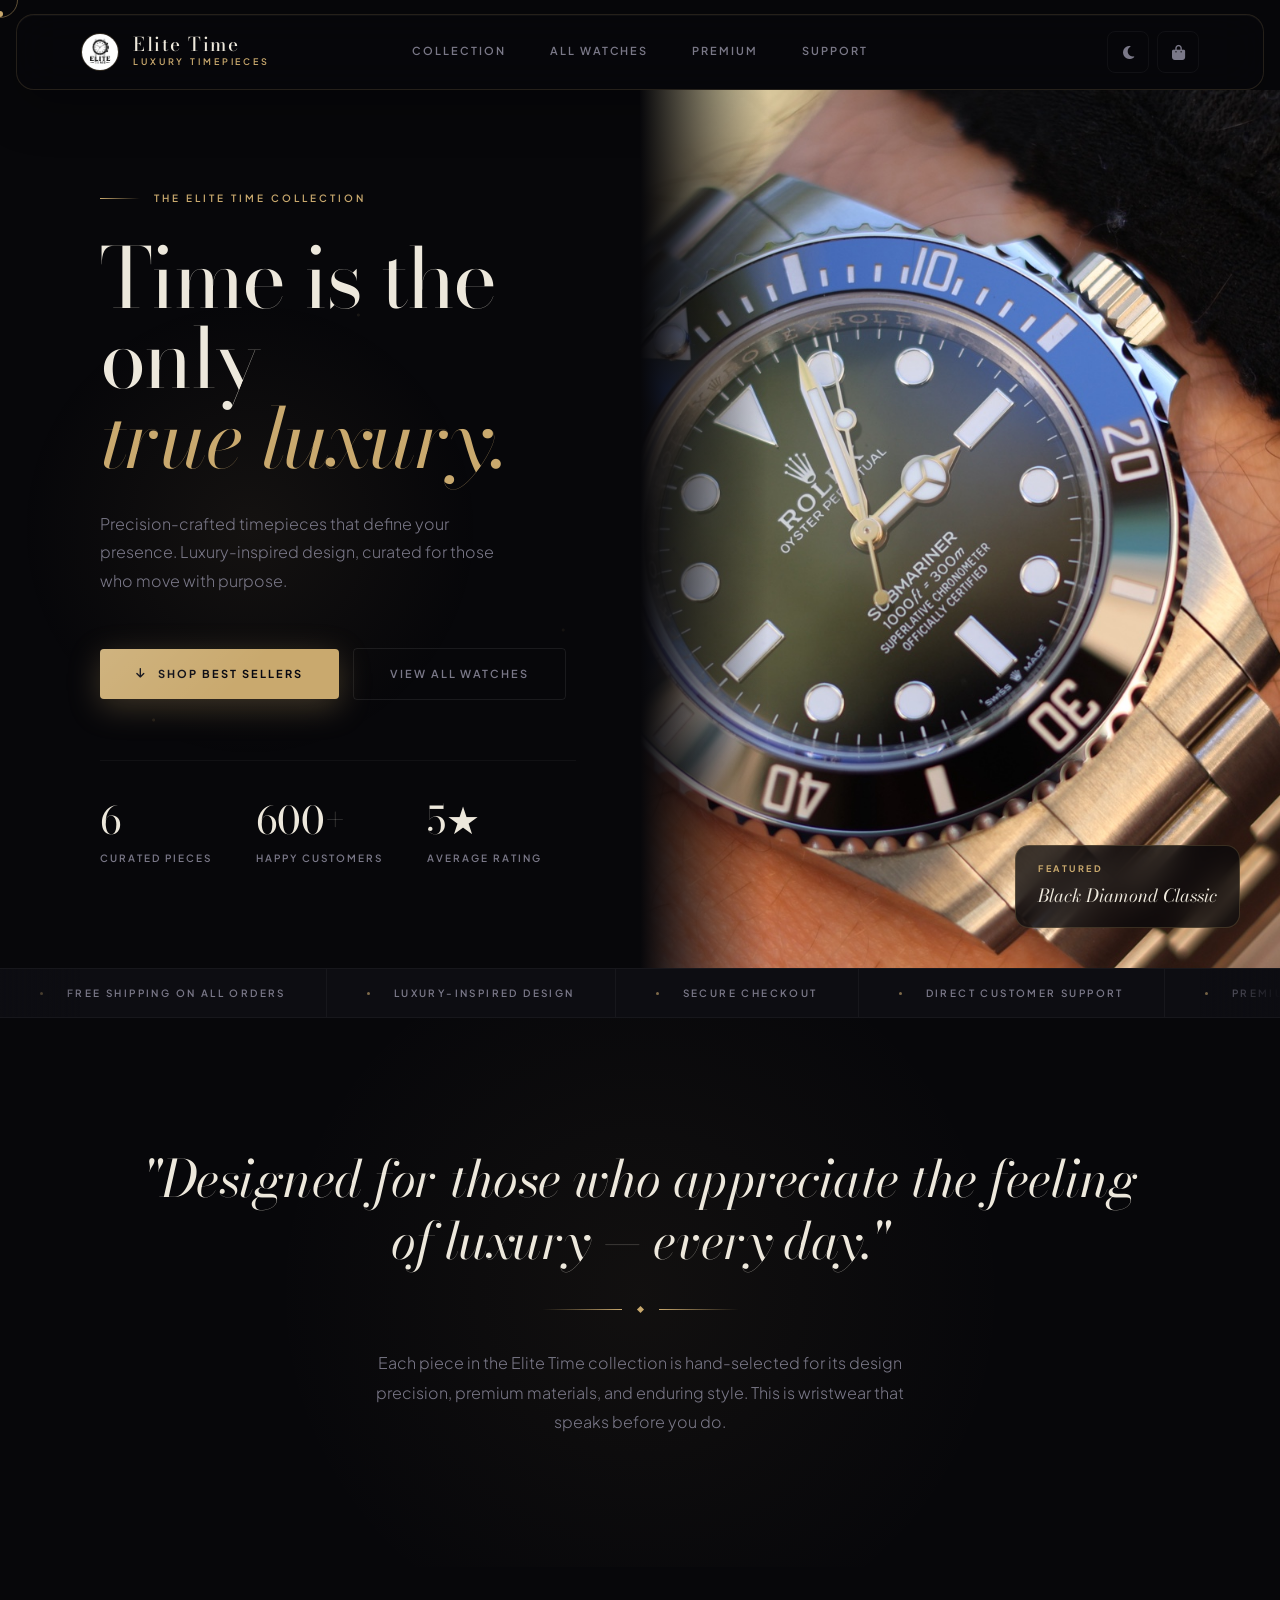
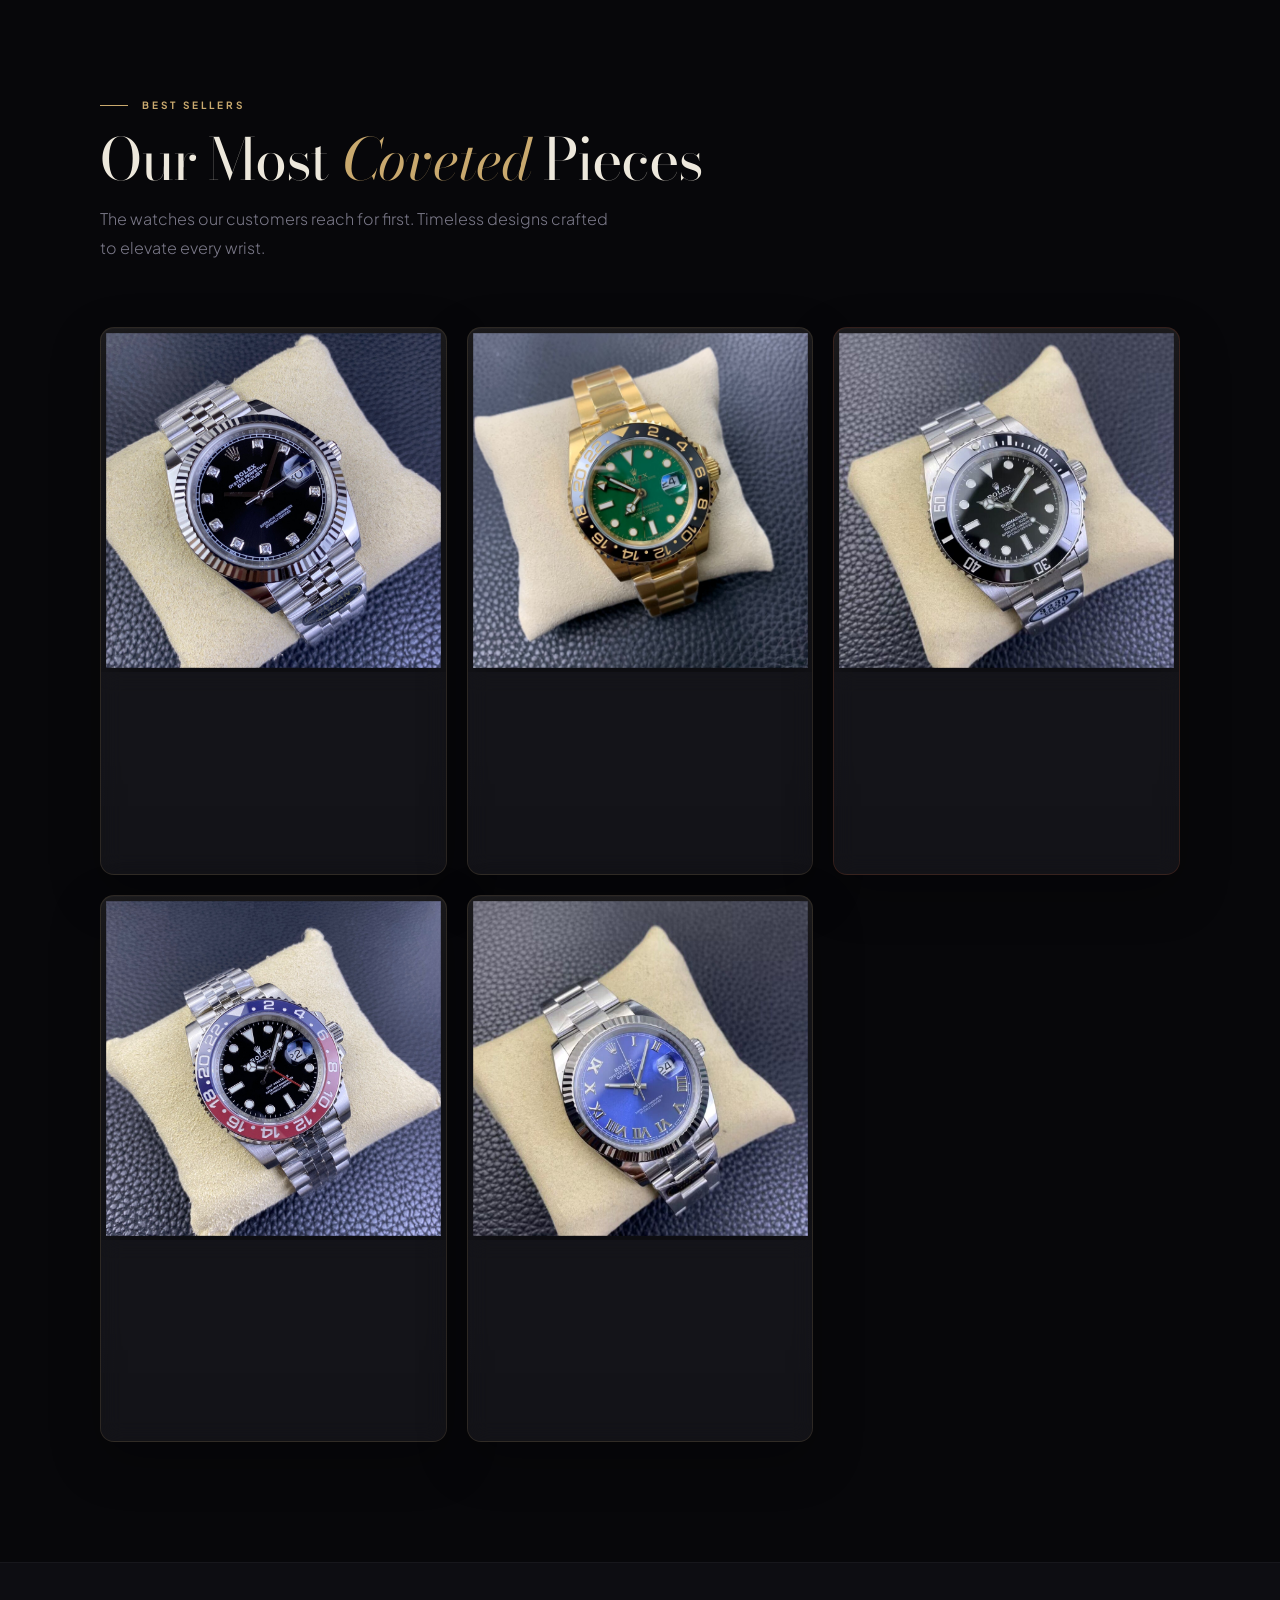
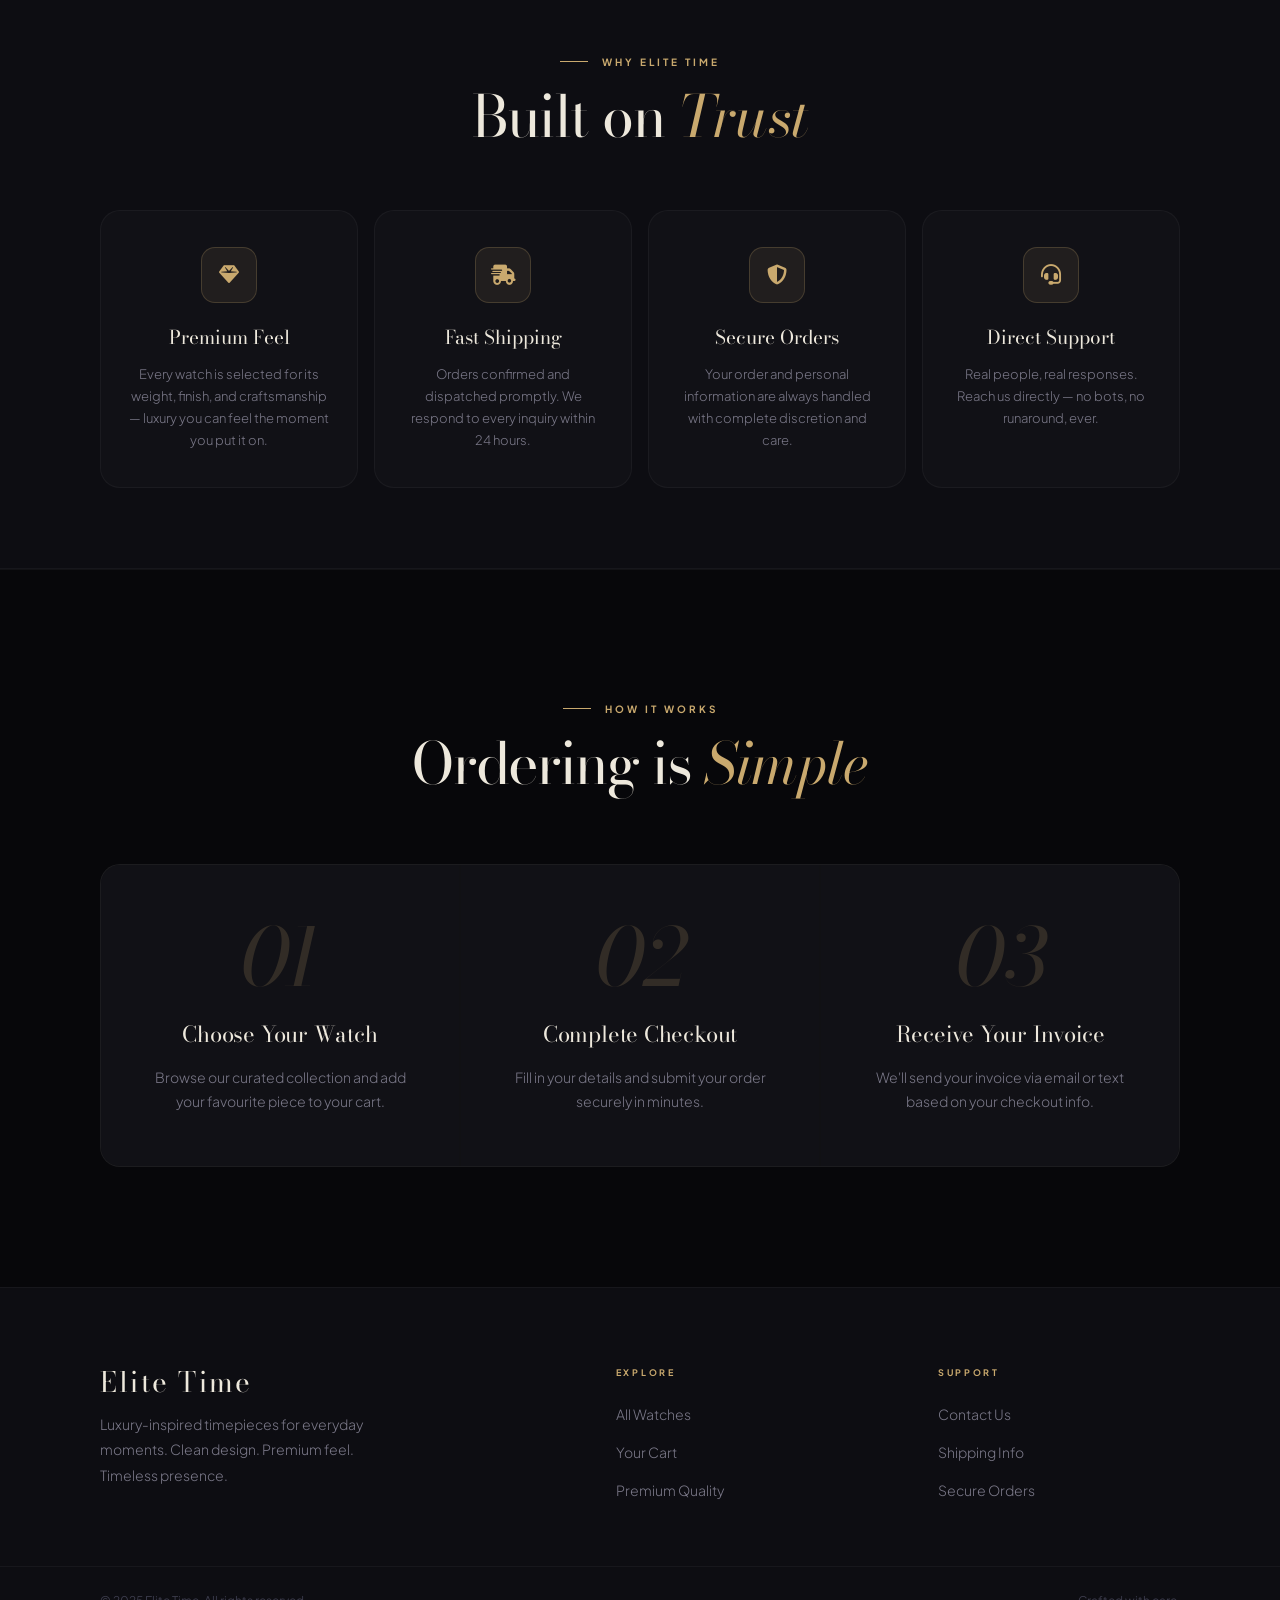
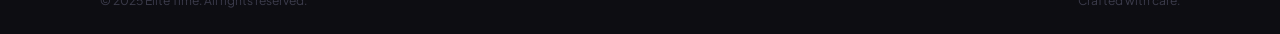
==== commit 8e737bce: "index.html" ====
--- a/index.html
+++ b/index.html
@@ -9,6 +9,8 @@
   <link rel="stylesheet" href="https://cdnjs.cloudflare.com/ajax/libs/font-awesome/6.5.0/css/all.min.css">
 </head>
 <body>
+  <div class="luxury-particles" id="luxuryParticles"></div>
+  <div class="luxury-spotlight" id="luxurySpotlight"></div>
 
 <!-- Custom Cursor -->
 <div class="cursor-dot" id="cursorDot"></div>
@@ -301,6 +303,7 @@
   </div>
 </footer>
 
-<script src="script.js"></script>
+<div class="purchase-toast" id="purchaseToast"></div>
+  <script src="script.js"></script>
 </body>
 </html>
--- a/style.css
+++ b/style.css
@@ -941,4 +941,778 @@
   color: var(--gold);
   font-weight: 600;
   letter-spacing: 0.04em;
-}+}
+
+.variant-select {
+  width: 100%;
+  padding: 14px 16px;
+  margin: 14px 0 18px;
+  border-radius: 12px;
+  border: 1px solid rgba(212, 175, 55, 0.35);
+  background: #111;
+  color: #fff;
+  font-size: 15px;
+}
+
+#variantWrap label {
+  display: block;
+  margin-top: 18px;
+  font-size: 14px;
+  color: var(--text-muted);
+}
+
+.cart-variant {
+  color: var(--text-muted);
+  font-size: 14px;
+  margin-top: 4px;
+}
+
+.cursor-dot,
+.cursor-ring {
+  z-index: 999999 !important;
+  pointer-events: none !important;
+}
+
+.upsell-popup {
+  z-index: 9999;
+}
+
+.product-main-img {
+  transition: opacity 0.25s ease, transform 0.35s ease;
+}
+
+.product-main-img:hover {
+  transform: scale(1.08);
+}
+
+.image-fade {
+  opacity: 0;
+}
+
+.variant-title {
+  margin: 18px 0 12px;
+  font-size: 14px;
+  color: var(--text-muted);
+  letter-spacing: 0.08em;
+  text-transform: uppercase;
+}
+
+.variant-card-grid {
+  display: grid;
+  grid-template-columns: repeat(2, 1fr);
+  gap: 12px;
+  margin-bottom: 20px;
+}
+
+.variant-card {
+  border: 1px solid rgba(212, 175, 55, 0.22);
+  background: rgba(255,255,255,0.035);
+  border-radius: 16px;
+  padding: 10px;
+  color: var(--text);
+  cursor: pointer;
+  transition: 0.25s ease;
+  text-align: center;
+}
+
+.variant-card:hover {
+  transform: translateY(-2px);
+  border-color: rgba(212, 175, 55, 0.55);
+}
+
+.variant-card.selected {
+  border-color: #d4af37;
+  box-shadow: 0 0 0 1px rgba(212, 175, 55, 0.35), 0 12px 30px rgba(212, 175, 55, 0.12);
+}
+
+.variant-card img {
+  width: 100%;
+  height: 95px;
+  object-fit: cover;
+  border-radius: 12px;
+  margin-bottom: 8px;
+}
+
+.variant-card span {
+  display: block;
+  font-size: 13px;
+  font-weight: 600;
+}
+
+.included-card {
+  margin: 16px 0 8px;
+  padding: 16px;
+  border-radius: 16px;
+  background: rgba(18, 140, 75, 0.10);
+  border: 1px solid rgba(54, 211, 153, 0.25);
+  display: grid;
+  gap: 8px;
+  color: var(--text);
+  font-size: 14px;
+}
+
+.included-card span {
+  color: #36d399;
+  font-weight: 800;
+  margin-right: 6px;
+}
+
+@media (max-width: 600px) {
+  .variant-card-grid {
+    grid-template-columns: 1fr;
+  }
+
+  .variant-card img {
+    height: 120px;
+  }
+}
+
+.sticky-atc {
+  position: fixed;
+  left: 50%;
+  bottom: 22px;
+  transform: translateX(-50%) translateY(120px);
+  width: min(720px, calc(100% - 32px));
+  background: rgba(12, 12, 16, 0.92);
+  border: 1px solid rgba(212, 175, 55, 0.28);
+  box-shadow: 0 20px 60px rgba(0,0,0,0.45);
+  backdrop-filter: blur(18px);
+  border-radius: 22px;
+  padding: 14px 16px;
+  display: flex;
+  justify-content: space-between;
+  align-items: center;
+  z-index: 99998;
+  opacity: 0;
+  transition: 0.35s ease;
+}
+
+.sticky-atc.show {
+  transform: translateX(-50%) translateY(0);
+  opacity: 1;
+}
+
+.sticky-atc-info {
+  display: flex;
+  flex-direction: column;
+  gap: 3px;
+}
+
+.sticky-atc-info span {
+  font-size: 14px;
+  color: var(--text);
+  font-weight: 600;
+}
+
+.sticky-atc-info strong {
+  color: #d4af37;
+  font-size: 18px;
+}
+
+.sticky-atc-btn {
+  border: none;
+  padding: 13px 20px;
+  border-radius: 14px;
+  background: linear-gradient(135deg, #d4af37, #f2d27a);
+  color: #111;
+  font-weight: 800;
+  letter-spacing: 0.08em;
+  text-transform: uppercase;
+  cursor: pointer;
+}
+
+@media (max-width: 520px) {
+  .sticky-atc {
+    bottom: 14px;
+  }
+
+  .sticky-atc-btn {
+    padding: 12px 14px;
+    font-size: 12px;
+  }
+}
+
+
+.cart-item {
+  padding: 22px;
+  margin-bottom: 18px;
+  border-radius: 24px;
+  background: rgba(255,255,255,0.045);
+  border: 1px solid rgba(212,175,55,0.18);
+  box-shadow: 0 20px 50px rgba(0,0,0,0.22);
+}
+
+.cart-item-image {
+  border-radius: 18px;
+}
+
+.remove-btn {
+  border-radius: 999px;
+}
+
+.line-total,
+.cart-total {
+  color: #d4af37;
+  font-weight: 800;
+}
+
+.purchase-toast {
+  position: fixed;
+  left: 24px;
+  bottom: 24px;
+  z-index: 99997;
+  width: min(330px, calc(100% - 48px));
+  padding: 16px 18px;
+  border-radius: 18px;
+  background: rgba(12,12,16,0.94);
+  border: 1px solid rgba(212,175,55,0.24);
+  box-shadow: 0 20px 60px rgba(0,0,0,0.38);
+  backdrop-filter: blur(16px);
+  color: var(--text);
+  transform: translateY(30px);
+  opacity: 0;
+  pointer-events: none;
+  transition: 0.35s ease;
+  font-size: 13px;
+}
+
+.purchase-toast.show {
+  transform: translateY(0);
+  opacity: 1;
+}
+
+.purchase-toast strong {
+  color: #d4af37;
+}
+
+.cart-item {
+  position: relative;
+  border-radius: 28px;
+  background: linear-gradient(145deg, rgba(255,255,255,0.055), rgba(255,255,255,0.025));
+  border: 1px solid rgba(201,169,110,0.22);
+  box-shadow: 0 24px 70px rgba(0,0,0,0.32);
+}
+
+.cart-item:hover {
+  transform: translateY(-3px);
+  box-shadow: 0 30px 90px rgba(0,0,0,0.42);
+}
+
+.cart-item-image {
+  border-radius: 22px;
+  border: 1px solid rgba(201,169,110,0.18);
+}
+
+.qty-btn {
+  border-radius: 999px;
+  background: rgba(255,255,255,0.06);
+}
+
+.remove-btn {
+  border-radius: 999px;
+}
+
+.cart-total {
+  padding: 24px;
+  border-radius: 22px;
+  background: rgba(201,169,110,0.08);
+  border: 1px solid rgba(201,169,110,0.22);
+}
+
+.lux-fade {
+  opacity: 0;
+  transform: translateY(22px);
+  transition: opacity 0.7s ease, transform 0.7s ease;
+}
+
+.lux-fade.lux-visible {
+  opacity: 1;
+  transform: translateY(0);
+}
+
+.watch-card.lux-fade {
+  transition-delay: var(--delay, 0s);
+}
+
+.luxury-particles {
+  position: fixed;
+  inset: 0;
+  pointer-events: none;
+  z-index: 0;
+  overflow: hidden;
+}
+
+.gold-particle {
+  position: absolute;
+  border-radius: 999px;
+  background: radial-gradient(circle, rgba(226,195,132,0.95), rgba(201,169,110,0.15), transparent 70%);
+  box-shadow: 0 0 16px rgba(201,169,110,0.35);
+  animation: luxuryDustFloat linear infinite;
+  opacity: 0;
+}
+
+@keyframes luxuryDustFloat {
+  0% {
+    transform: translate3d(0, 110vh, 0) scale(0.4);
+    opacity: 0;
+  }
+
+  15% {
+    opacity: var(--dust-opacity);
+  }
+
+  50% {
+    transform: translate3d(var(--drift), 45vh, 0) scale(1);
+    opacity: calc(var(--dust-opacity) * 0.75);
+  }
+
+  85% {
+    opacity: calc(var(--dust-opacity) * 0.45);
+  }
+
+  100% {
+    transform: translate3d(calc(var(--drift) * 1.8), -12vh, 0) scale(0.7);
+    opacity: 0;
+  }
+}
+
+.luxury-particles {
+  position: fixed;
+  inset: 0;
+  pointer-events: none;
+  z-index: 1;
+  background:
+    radial-gradient(circle at 12% 80%, rgba(201,169,110,0.22) 0 1px, transparent 2px),
+    radial-gradient(circle at 28% 35%, rgba(226,195,132,0.16) 0 1px, transparent 2px),
+    radial-gradient(circle at 44% 70%, rgba(201,169,110,0.14) 0 1px, transparent 2px),
+    radial-gradient(circle at 62% 20%, rgba(226,195,132,0.18) 0 1px, transparent 2px),
+    radial-gradient(circle at 78% 60%, rgba(201,169,110,0.16) 0 1px, transparent 2px),
+    radial-gradient(circle at 90% 30%, rgba(226,195,132,0.14) 0 1px, transparent 2px);
+  animation: goldDustDrift 18s linear infinite;
+  opacity: 0.55;
+}
+
+@keyframes goldDustDrift {
+  0% {
+    transform: translateY(0);
+  }
+  50% {
+    transform: translateY(-18px);
+  }
+  100% {
+    transform: translateY(0);
+  }
+}
+
+.navbar,
+.hero,
+.section,
+.products-page-section,
+.product-layout,
+.cart-wrap,
+.checkout-page-wrap,
+footer {
+  position: relative;
+  z-index: 2;
+}
+
+.luxury-particles {
+  position: fixed;
+  inset: 0;
+  pointer-events: none;
+  z-index: 1;
+  overflow: hidden;
+}
+
+.gold-particle {
+  position: absolute;
+  border-radius: 999px;
+  background: radial-gradient(circle, rgba(226,195,132,0.95), rgba(201,169,110,0.18), transparent 70%);
+  box-shadow: 0 0 14px rgba(201,169,110,0.35);
+  opacity: 0;
+  animation: luxuryGoldFloat linear infinite;
+}
+
+@keyframes luxuryGoldFloat {
+  0% {
+    transform: translateY(25px) scale(0.6);
+    opacity: 0;
+  }
+
+  20% {
+    opacity: 0.55;
+  }
+
+  50% {
+    transform: translateY(-18px) translateX(12px) scale(1);
+    opacity: 0.35;
+  }
+
+  100% {
+    transform: translateY(-55px) translateX(-10px) scale(0.75);
+    opacity: 0;
+  }
+}
+
+.navbar,
+.hero,
+.section,
+.products-page-section,
+.product-layout,
+.cart-wrap,
+.checkout-page-wrap,
+footer {
+  position: relative;
+  z-index: 2;
+}
+
+/* ============================================
+   LUXURY PRODUCT CARD UPGRADE
+   ============================================ */
+
+.watch-card {
+  position: relative;
+  overflow: hidden;
+  background:
+    linear-gradient(180deg, rgba(255,255,255,0.025), rgba(255,255,255,0.008)),
+    var(--bg-card);
+  border: 1px solid rgba(201,169,110,0.14);
+  box-shadow:
+    0 18px 50px rgba(0,0,0,0.28),
+    inset 0 1px 0 rgba(255,255,255,0.025);
+  transition:
+    transform 0.4s var(--ease-spring),
+    border-color 0.35s ease,
+    box-shadow 0.35s ease;
+}
+
+.watch-card::before {
+  content: "";
+  position: absolute;
+  width: 180%;
+  height: 180%;
+  left: -40%;
+  top: -115%;
+  background:
+    radial-gradient(
+      circle,
+      rgba(201,169,110,0.18) 0%,
+      rgba(201,169,110,0.07) 28%,
+      transparent 68%
+    );
+  opacity: 0.45;
+  pointer-events: none;
+  transition:
+    opacity 0.4s ease,
+    transform 0.7s ease;
+  z-index: 0;
+}
+
+.watch-card::after {
+  content: "";
+  position: absolute;
+  top: -40%;
+  left: -80%;
+  width: 38%;
+  height: 180%;
+  transform: rotate(18deg);
+  background: linear-gradient(
+    90deg,
+    transparent,
+    rgba(255,255,255,0.10),
+    rgba(226,195,132,0.18),
+    transparent
+  );
+  opacity: 0;
+  pointer-events: none;
+  z-index: 3;
+}
+
+.watch-card:hover {
+  transform: translateY(-10px) scale(1.012);
+  border-color: rgba(201,169,110,0.48);
+  box-shadow:
+    0 32px 90px rgba(0,0,0,0.48),
+    0 0 45px rgba(201,169,110,0.11);
+}
+
+.watch-card:hover::before {
+  opacity: 0.85;
+  transform: translateY(20px) scale(1.05);
+}
+
+.watch-card:hover::after {
+  opacity: 1;
+  animation: luxuryCardShimmer 1.15s ease forwards;
+}
+
+@keyframes luxuryCardShimmer {
+  from {
+    left: -80%;
+  }
+
+  to {
+    left: 145%;
+  }
+}
+
+.watch-card-img-wrap {
+  position: relative;
+  z-index: 1;
+  background:
+    radial-gradient(
+      circle at 50% 42%,
+      rgba(201,169,110,0.11),
+      transparent 54%
+    );
+}
+
+.watch-card-img {
+  transform: scale(0.97);
+  filter:
+    drop-shadow(0 22px 26px rgba(0,0,0,0.42))
+    saturate(0.98)
+    contrast(1.02);
+  transition:
+    transform 0.65s var(--ease-spring),
+    filter 0.45s ease;
+}
+
+.watch-card:hover .watch-card-img {
+  transform: scale(1.055) translateY(-4px);
+  filter:
+    drop-shadow(0 30px 34px rgba(0,0,0,0.55))
+    saturate(1.06)
+    contrast(1.04);
+}
+
+.watch-card-body {
+  position: relative;
+  z-index: 2;
+  background:
+    linear-gradient(
+      180deg,
+      rgba(17,17,22,0.78),
+      rgba(17,17,22,0.98)
+    );
+  backdrop-filter: blur(10px);
+}
+
+.watch-card-name {
+  transition:
+    color 0.3s ease,
+    transform 0.3s ease;
+}
+
+.watch-card:hover .watch-card-name {
+  color: var(--gold-bright);
+  transform: translateX(2px);
+}
+
+.watch-card-price {
+  transition:
+    letter-spacing 0.3s ease,
+    text-shadow 0.3s ease;
+}
+
+.watch-card:hover .watch-card-price {
+  letter-spacing: 0.025em;
+  text-shadow: 0 0 18px rgba(201,169,110,0.24);
+}
+
+.watch-card-cta {
+  padding: 10px 16px;
+  border-radius: 999px;
+  background: rgba(7,7,10,0.76);
+  border: 1px solid rgba(201,169,110,0.32);
+  box-shadow: 0 10px 28px rgba(0,0,0,0.28);
+  backdrop-filter: blur(10px);
+}
+
+.watch-card:hover .watch-card-cta {
+  border-color: rgba(201,169,110,0.65);
+  box-shadow:
+    0 12px 34px rgba(0,0,0,0.34),
+    0 0 18px rgba(201,169,110,0.12);
+}
+
+.watch-card-badge {
+  box-shadow: 0 8px 24px rgba(0,0,0,0.16);
+}
+
+/* ============================================
+   PRODUCT CARD GOLD DUST
+   ============================================ */
+
+.watch-card-img-wrap::before,
+.watch-card-img-wrap::after {
+  content: "";
+  position: absolute;
+  inset: 0;
+  pointer-events: none;
+  z-index: 2;
+  opacity: 0;
+  transition: opacity 0.35s ease;
+}
+
+/* Smaller gold particles */
+.watch-card-img-wrap::before {
+  background:
+    radial-gradient(circle at 18% 78%, rgba(226,195,132,0.9) 0 1px, transparent 2px),
+    radial-gradient(circle at 32% 62%, rgba(201,169,110,0.7) 0 1px, transparent 2px),
+    radial-gradient(circle at 47% 82%, rgba(226,195,132,0.8) 0 1px, transparent 2px),
+    radial-gradient(circle at 61% 68%, rgba(201,169,110,0.65) 0 1px, transparent 2px),
+    radial-gradient(circle at 77% 76%, rgba(226,195,132,0.85) 0 1px, transparent 2px),
+    radial-gradient(circle at 88% 58%, rgba(201,169,110,0.7) 0 1px, transparent 2px);
+}
+
+/* Slightly larger glowing particles */
+.watch-card-img-wrap::after {
+  background:
+    radial-gradient(circle at 24% 74%, rgba(226,195,132,0.75) 0 2px, transparent 4px),
+    radial-gradient(circle at 52% 72%, rgba(201,169,110,0.55) 0 2px, transparent 4px),
+    radial-gradient(circle at 81% 66%, rgba(226,195,132,0.65) 0 2px, transparent 4px);
+  filter: blur(0.4px);
+}
+
+.watch-card:hover .watch-card-img-wrap::before {
+  opacity: 0.9;
+  animation: cardDustRise 2.8s ease-in-out infinite;
+}
+
+.watch-card:hover .watch-card-img-wrap::after {
+  opacity: 0.65;
+  animation: cardDustRiseSlow 4s ease-in-out infinite;
+}
+
+@keyframes cardDustRise {
+  0% {
+    transform: translateY(24px);
+    opacity: 0;
+  }
+
+  25% {
+    opacity: 0.9;
+  }
+
+  75% {
+    opacity: 0.5;
+  }
+
+  100% {
+    transform: translateY(-34px);
+    opacity: 0;
+  }
+}
+
+@keyframes cardDustRiseSlow {
+  0% {
+    transform: translateY(18px) translateX(0);
+    opacity: 0;
+  }
+
+  30% {
+    opacity: 0.65;
+  }
+
+  100% {
+    transform: translateY(-42px) translateX(10px);
+    opacity: 0;
+  }
+}
+
+/* Disable extra effects for users who prefer reduced motion */
+@media (prefers-reduced-motion: reduce) {
+  .watch-card:hover .watch-card-img-wrap::before,
+  .watch-card:hover .watch-card-img-wrap::after {
+    animation: none;
+  }
+}
+
+/* ============================================
+   FLOATING GLASS NAVBAR
+   ============================================ */
+
+.navbar {
+  width: calc(100% - 32px);
+  max-width: 1380px;
+  margin: 14px auto 0;
+  border: 1px solid rgba(201,169,110,0.16);
+  border-radius: 18px;
+  background: rgba(7,7,10,0.72);
+  box-shadow:
+    0 16px 50px rgba(0,0,0,0.28),
+    inset 0 1px 0 rgba(255,255,255,0.03);
+  backdrop-filter: blur(24px) saturate(180%);
+  -webkit-backdrop-filter: blur(24px) saturate(180%);
+}
+
+.navbar.scrolled {
+  width: calc(100% - 48px);
+  max-width: 1240px;
+  margin-top: 10px;
+  background: rgba(7,7,10,0.88);
+  border-color: rgba(201,169,110,0.30);
+  box-shadow:
+    0 22px 70px rgba(0,0,0,0.42),
+    0 0 30px rgba(201,169,110,0.08);
+  transform: translateY(0);
+}
+
+body.light-mode .navbar {
+  background: rgba(245,242,236,0.78);
+}
+
+body.light-mode .navbar.scrolled {
+  background: rgba(245,242,236,0.92);
+}
+
+.logo {
+  position: relative;
+  overflow: hidden;
+}
+
+.logo::after {
+  content: "";
+  position: absolute;
+  top: -40%;
+  left: -70%;
+  width: 35%;
+  height: 180%;
+  transform: rotate(18deg);
+  background: linear-gradient(
+    90deg,
+    transparent,
+    rgba(255,255,255,0.18),
+    rgba(226,195,132,0.26),
+    transparent
+  );
+  opacity: 0;
+}
+
+.logo:hover::after {
+  opacity: 1;
+  animation: logoShimmer 1s ease forwards;
+}
+
+@keyframes logoShimmer {
+  from {
+    left: -70%;
+  }
+
+  to {
+    left: 140%;
+  }
+}
+
+@media (max-width: 768px) {
+  .navbar {
+    width: calc(100% - 20px);
+    margin-top: 10px;
+    border-radius: 15px;
+  }
+
+  .navbar.scrolled {
+    width: calc(100% - 24px);
+  }
+}
